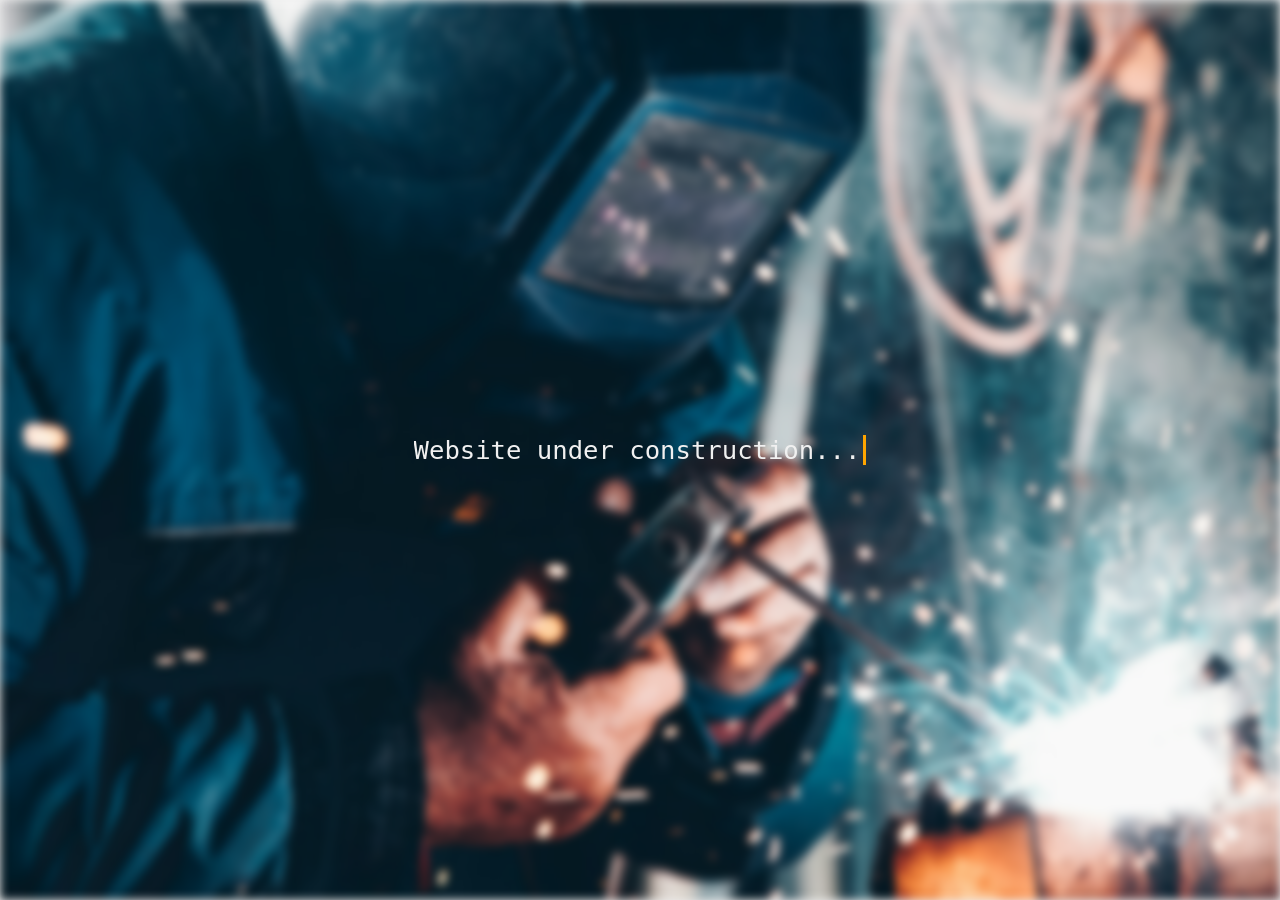
==== index.html @ 0603704e "Initial commit" ====
<!DOCTYPE html>
<html lang="en">
<head>
  <meta charset="UTF-8">
  <meta name="viewport" content="width=device-width, initial-scale=1.0">
  <title>Construction Ongoing</title>
  <style>
    body {
      display: flex;
      justify-content: center;
      align-items: center;
      height: 100vh;
      font-family: monospace;
      background-color: #f0f0f0;
      margin: 0;
    }
	 .background-container {
    position: fixed;
    top: 0;
    left: 0;
    width: 100%;
    height: 100%;
    z-index: -1;
    background-image:url('/img/cons1.jpg');
    background-size: cover;
    background-repeat: no-repeat;
    filter: blur(5px); /* Adjust the blur value as needed */
  }

    .typing-container {
      display: flex;
      flex-direction: column;
      align-items: center;
    }

    .typewriter {
      border-right: 0.15em solid orange;
	  color:#f0f0f0;
      font-size: 1.6rem;
      width: 0;
      overflow: hidden;
      white-space: nowrap;
      animation: typing 1s steps(20, end) forwards;
    }

    @keyframes typing {
      from { width: 0 }
      to { width: 100% }
    }
  </style>
</head>
<body>
<div class="background-container"></div>
  <div class="typing-container" back>
    <div class="typewriter">Website under construction...</div>
   
  </div>

  <script>
    const typewriter = document.querySelector('.typewriter');
    const text = ['Building something great!', 'Just a moment...', 'Stay tuned!'];

    let index = 0;

    setInterval(() => {
      typewriter.textContent = text[index];
      index = (index + 1) % text.length;
    }, 2000);
  </script>
</body>
</html>
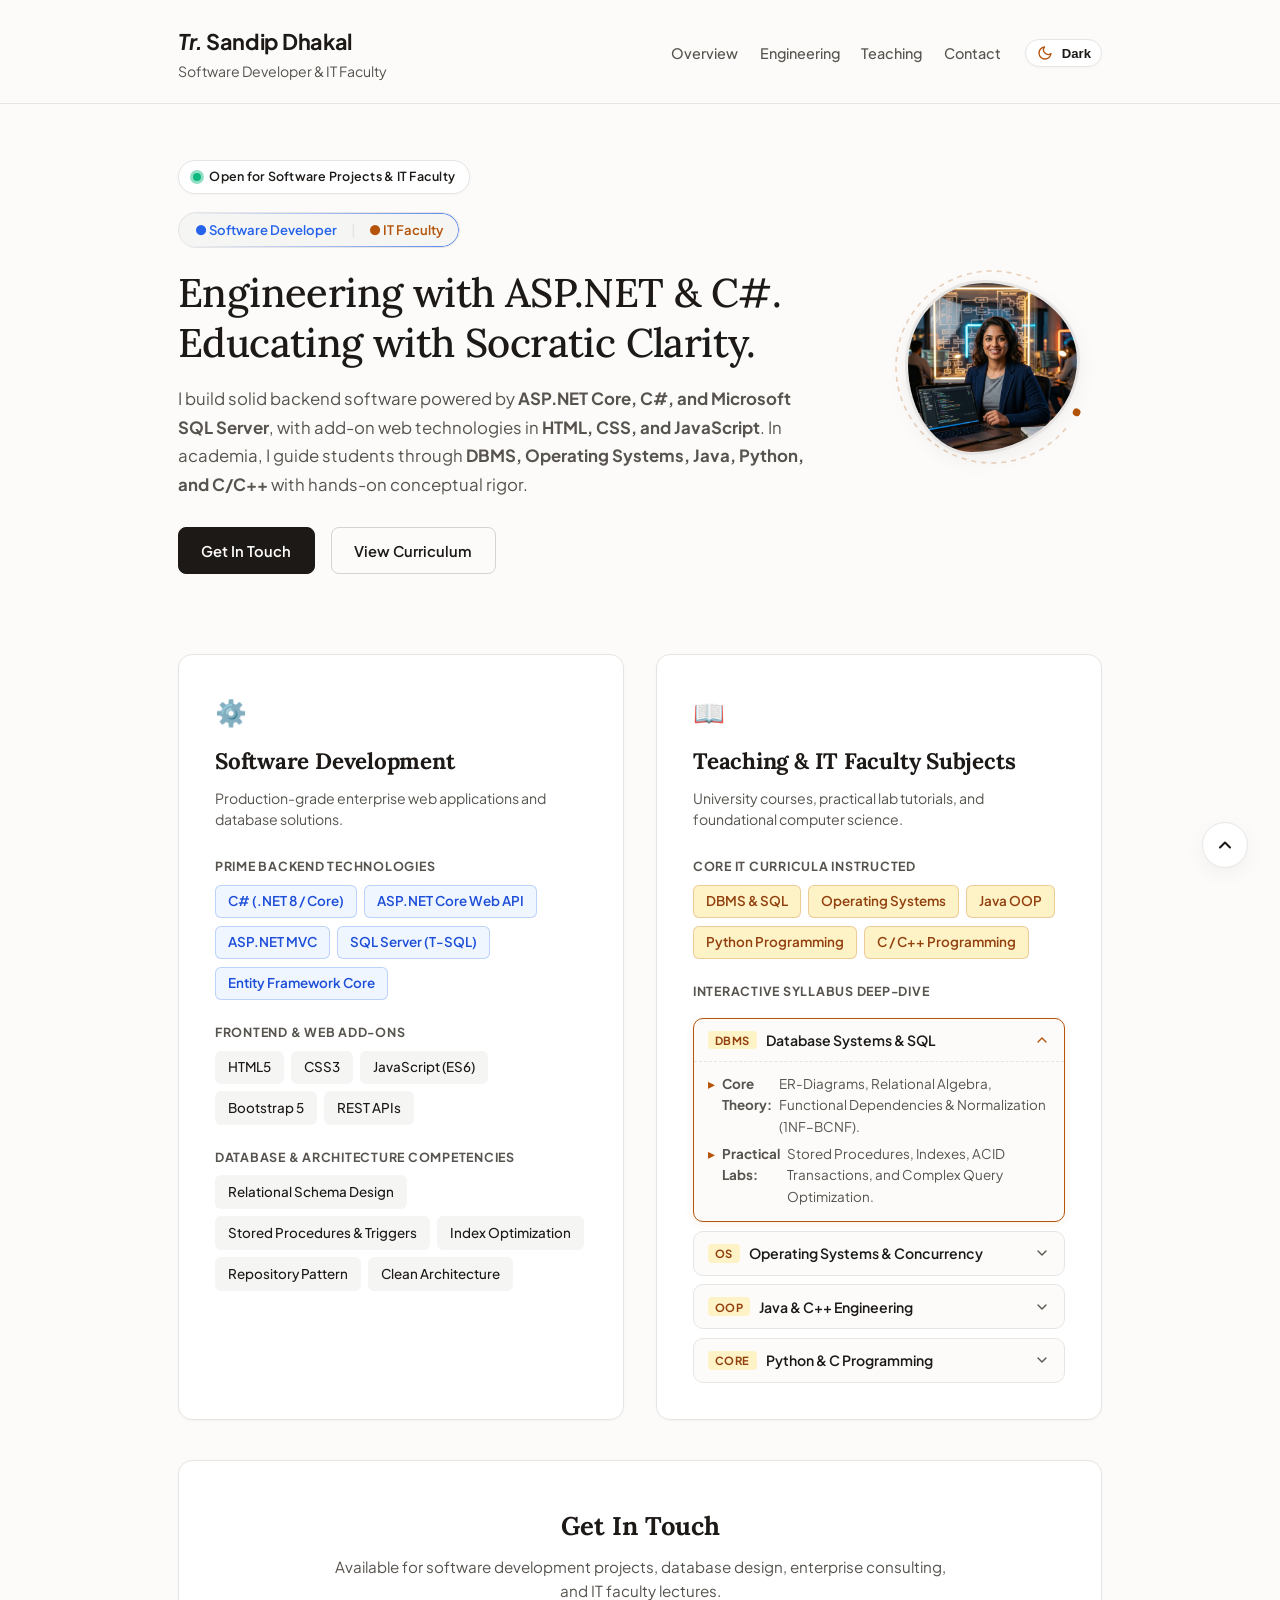
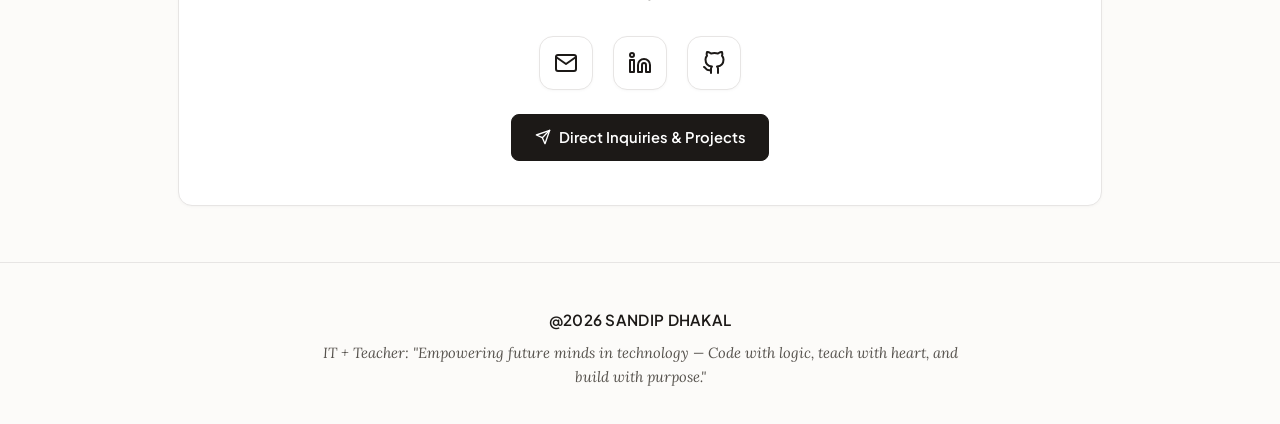
==== commit 29361ca2: "initial code" ====
--- a/index.html
+++ b/index.html
@@ -1,71 +1,349 @@
 <!DOCTYPE html>
 <html lang="en">
+
 <head>
   <meta charset="UTF-8">
   <meta name="viewport" content="width=device-width, initial-scale=1.0">
-  <title>Construction Ongoing</title>
-  <style>
-    body {
-      display: flex;
-      justify-content: center;
-      align-items: center;
-      height: 100vh;
-      font-family: monospace;
-      background-color: #f0f0f0;
-      margin: 0;
-    }
-	 .background-container {
-    position: fixed;
-    top: 0;
-    left: 0;
-    width: 100%;
-    height: 100%;
-    z-index: -1;
-    background-image:url('/img/cons1.jpg');
-    background-size: cover;
-    background-repeat: no-repeat;
-    filter: blur(5px); /* Adjust the blur value as needed */
-  }
-
-    .typing-container {
-      display: flex;
-      flex-direction: column;
-      align-items: center;
-    }
-
-    .typewriter {
-      border-right: 0.15em solid orange;
-	  color:#f0f0f0;
-      font-size: 1.6rem;
-      width: 0;
-      overflow: hidden;
-      white-space: nowrap;
-      animation: typing 1s steps(20, end) forwards;
-    }
-
-    @keyframes typing {
-      from { width: 0 }
-      to { width: 100% }
-    }
-  </style>
+  <title>Sandip Dhakal</title>
+  <meta name="description"
+    content="Portfolio of Sandip Dhakal - Software Developer specializing in ASP.NET Core, C#, Microsoft SQL Server, and IT Faculty teaching DBMS, OS, Java, Python, and C/C++. Based in Sunwal, Lumbini Province, Nepal.">
+
+  <script>
+    (function () {
+      try {
+        const urlParams = new URLSearchParams(window.location.search);
+        const queryTheme = urlParams.get('theme');
+        if (queryTheme === 'light' || queryTheme === 'dark') {
+          document.documentElement.setAttribute('data-theme', queryTheme);
+          return;
+        }
+        const saved = localStorage.getItem('sandip-portfolio-theme');
+        if (saved === 'dark' || saved === 'light') {
+          document.documentElement.setAttribute('data-theme', saved);
+        } else if (window.matchMedia && window.matchMedia('(prefers-color-scheme: dark)').matches) {
+          document.documentElement.setAttribute('data-theme', 'dark');
+        } else {
+          document.documentElement.setAttribute('data-theme', 'light');
+        }
+      } catch (e) {
+        document.documentElement.setAttribute('data-theme', 'light');
+      }
+    })();
+  </script>
+
+  <link rel="preconnect" href="https://fonts.googleapis.com">
+  <link rel="preconnect" href="https://fonts.gstatic.com" crossorigin>
+  <link
+    href="https://fonts.googleapis.com/css2?family=Plus+Jakarta+Sans:wght@400;500;600;700&family=Lora:ital,wght@0,500;0,600;1,400&display=swap"
+    rel="stylesheet">
+
+  <link rel="icon" type="image/svg+xml" href="images/favicon.svg">
+  <link rel="stylesheet" href="css/style.css">
 </head>
+
 <body>
-<div class="background-container"></div>
-  <div class="typing-container" back>
-    <div class="typewriter">Website under construction...</div>
-   
-  </div>
-
-  <script>
-    const typewriter = document.querySelector('.typewriter');
-    const text = ['Building something great!', 'Just a moment...', 'Stay tuned!'];
-
-    let index = 0;
-
-    setInterval(() => {
-      typewriter.textContent = text[index];
-      index = (index + 1) % text.length;
-    }, 2000);
-  </script>
+
+  <div id="scroll-progress" aria-hidden="true"></div>
+
+  <header>
+    <div class="container header-content">
+      <div class="name-title">
+        <h2><b><i>Tr. </i></b>Sandip Dhakal</h2>
+        <p>Software Developer &amp; IT Faculty</p>
+      </div>
+
+      <div class="nav-actions">
+        <nav>
+          <a href="#overview">Overview</a>
+          <a href="#development">Engineering</a>
+          <a href="#teaching">Teaching</a>
+          <a href="#contact">Contact</a>
+        </nav>
+
+        <div class="theme-toggle-wrapper">
+          <button id="theme-toggle" class="theme-toggle-btn" type="button" aria-label="Toggle Night and Light Mode"
+            title="Switch Theme">
+            <span class="toggle-icon" id="toggle-icon">
+              <svg id="svg-moon" width="16" height="16" viewBox="0 0 24 24" fill="none" stroke="currentColor"
+                stroke-width="2" stroke-linecap="round" stroke-linejoin="round">
+                <path d="M21 12.79A9 9 0 1 1 11.21 3 7 7 0 0 0 21 12.79z"></path>
+              </svg>
+              <svg id="svg-sun" style="display: none;" width="16" height="16" viewBox="0 0 24 24" fill="none"
+                stroke="currentColor" stroke-width="2" stroke-linecap="round" stroke-linejoin="round">
+                <circle cx="12" cy="12" r="5"></circle>
+                <line x1="12" y1="1" x2="12" y2="3"></line>
+                <line x1="12" y1="21" x2="12" y2="23"></line>
+                <line x1="4.22" y1="4.22" x2="5.64" y2="5.64"></line>
+                <line x1="18.36" y1="18.36" x2="19.78" y2="19.78"></line>
+                <line x1="1" y1="12" x2="3" y2="12"></line>
+                <line x1="21" y1="12" x2="23" y2="12"></line>
+                <line x1="4.22" y1="19.78" x2="5.64" y2="18.36"></line>
+                <line x1="18.36" y1="5.64" x2="19.78" y2="4.22"></line>
+              </svg>
+            </span>
+            <span id="theme-text">Dark</span>
+          </button>
+        </div>
+      </div>
+    </div>
+  </header>
+
+  <main class="container">
+    <section class="hero reveal-on-scroll" id="overview">
+      <div>
+        <div class="live-status-pill">
+          <span class="pulse-dot"></span>
+          <span>Open for Software Projects &amp; IT Faculty</span>
+        </div>
+
+        <div>
+          <div class="two-track-badge border-beam-badge">
+            <span class="track-tag dev">● Software Developer</span>
+            <span style="color: var(--border);">|</span>
+            <span class="track-tag teach">● IT Faculty</span>
+          </div>
+        </div>
+
+        <h1>
+          Engineering with ASP.NET &amp; C#.<br>
+          Educating with Socratic Clarity.
+        </h1>
+
+        <p class="bio">
+          I build solid backend software powered by <strong>ASP.NET Core, C#, and Microsoft SQL Server</strong>, with
+          add-on web technologies in <strong>HTML, CSS, and JavaScript</strong>. In academia, I guide students through
+          <strong>DBMS, Operating Systems, Java, Python, and C/C++</strong> with hands-on conceptual rigor.
+        </p>
+
+        <div class="hero-btn-group">
+          <a href="#contact" class="btn btn-primary">
+            Get In Touch
+          </a>
+          <a href="#teaching" class="btn btn-secondary">
+            View Curriculum
+          </a>
+        </div>
+      </div>
+
+      <div class="hero-photo-container" id="avatarContainer">
+        <canvas id="curveCanvas" class="avatar-canvas" width="220" height="220"></canvas>
+        <div class="hero-photo-curved" id="avatarPhoto" title="Sandip Dhakal">
+          <img src="images/avatar.jpg" alt="Sandip Dhakal - Software Developer &amp; IT Faculty" class="hero-photo">
+        </div>
+      </div>
+    </section>
+
+    <div class="grid-2">
+      <div class="section-box spotlight-card reveal-on-scroll" id="development">
+        <div class="spotlight-content">
+          <div class="section-icon">⚙️</div>
+          <h3>Software Development</h3>
+          <p class="box-sub">Production-grade enterprise web applications and database solutions.</p>
+
+          <div class="skill-category">
+            <div class="skill-cat-title">Prime Backend Technologies</div>
+            <div class="pill-group">
+              <span class="pill highlight">C# (.NET 8 / Core)</span>
+              <span class="pill highlight">ASP.NET Core Web API</span>
+              <span class="pill highlight">ASP.NET MVC</span>
+              <span class="pill highlight">SQL Server (T-SQL)</span>
+              <span class="pill highlight">Entity Framework Core</span>
+            </div>
+          </div>
+
+          <div class="skill-category">
+            <div class="skill-cat-title">Frontend &amp; Web Add-ons</div>
+            <div class="pill-group">
+              <span class="pill">HTML5</span>
+              <span class="pill">CSS3</span>
+              <span class="pill">JavaScript (ES6)</span>
+              <span class="pill">Bootstrap 5</span>
+              <span class="pill">REST APIs</span>
+            </div>
+          </div>
+
+          <div class="skill-category">
+            <div class="skill-cat-title">Database &amp; Architecture Competencies</div>
+            <div class="pill-group">
+              <span class="pill">Relational Schema Design</span>
+              <span class="pill">Stored Procedures &amp; Triggers</span>
+              <span class="pill">Index Optimization</span>
+              <span class="pill">Repository Pattern</span>
+              <span class="pill">Clean Architecture</span>
+            </div>
+          </div>
+        </div>
+      </div>
+
+      <div class="section-box spotlight-card reveal-on-scroll" id="teaching">
+        <div class="spotlight-content">
+          <div class="section-icon">📖</div>
+          <h3>Teaching &amp; IT Faculty Subjects</h3>
+          <p class="box-sub">University courses, practical lab tutorials, and foundational computer science.</p>
+
+          <div class="skill-category">
+            <div class="skill-cat-title">Core IT Curricula Instructed</div>
+            <div class="pill-group">
+              <span class="pill highlight-warm">DBMS &amp; SQL</span>
+              <span class="pill highlight-warm">Operating Systems</span>
+              <span class="pill highlight-warm">Java OOP</span>
+              <span class="pill highlight-warm">Python Programming</span>
+              <span class="pill highlight-warm">C / C++ Programming</span>
+            </div>
+          </div>
+
+          <div class="skill-category">
+            <div class="skill-cat-title">Interactive Syllabus Deep-Dive</div>
+            <div class="curriculum-accordion" id="curriculumAccordion">
+              <div class="accordion-item active">
+                <button class="accordion-header" type="button" aria-expanded="true">
+                  <div class="accordion-title-group">
+                    <span class="accordion-badge">DBMS</span>
+                    <span>Database Systems &amp; SQL</span>
+                  </div>
+                  <svg class="accordion-icon" viewBox="0 0 24 24" fill="none" stroke="currentColor" stroke-width="2" stroke-linecap="round" stroke-linejoin="round">
+                    <polyline points="6 9 12 15 18 9"></polyline>
+                  </svg>
+                </button>
+                <div class="accordion-body">
+                  <ul class="accordion-meta-list">
+                    <li><strong>Core Theory:</strong> ER-Diagrams, Relational Algebra, Functional Dependencies &amp; Normalization (1NF–BCNF).</li>
+                    <li><strong>Practical Labs:</strong> Stored Procedures, Indexes, ACID Transactions, and Complex Query Optimization.</li>
+                  </ul>
+                </div>
+              </div>
+
+              <div class="accordion-item">
+                <button class="accordion-header" type="button" aria-expanded="false">
+                  <div class="accordion-title-group">
+                    <span class="accordion-badge">OS</span>
+                    <span>Operating Systems &amp; Concurrency</span>
+                  </div>
+                  <svg class="accordion-icon" viewBox="0 0 24 24" fill="none" stroke="currentColor" stroke-width="2" stroke-linecap="round" stroke-linejoin="round">
+                    <polyline points="6 9 12 15 18 9"></polyline>
+                  </svg>
+                </button>
+                <div class="accordion-body">
+                  <ul class="accordion-meta-list">
+                    <li><strong>Core Theory:</strong> Process States, CPU Scheduling (Round Robin, SJF), Banker's Deadlock Avoidance.</li>
+                    <li><strong>Practical Labs:</strong> Virtual Memory Paging, Mutex &amp; Semaphore Synchronization, Linux POSIX Shell.</li>
+                  </ul>
+                </div>
+              </div>
+
+              <div class="accordion-item">
+                <button class="accordion-header" type="button" aria-expanded="false">
+                  <div class="accordion-title-group">
+                    <span class="accordion-badge">OOP</span>
+                    <span>Java &amp; C++ Engineering</span>
+                  </div>
+                  <svg class="accordion-icon" viewBox="0 0 24 24" fill="none" stroke="currentColor" stroke-width="2" stroke-linecap="round" stroke-linejoin="round">
+                    <polyline points="6 9 12 15 18 9"></polyline>
+                  </svg>
+                </button>
+                <div class="accordion-body">
+                  <ul class="accordion-meta-list">
+                    <li><strong>Core Theory:</strong> Encapsulation, Inheritance, Polymorphism, Interfaces, and Exception Safety.</li>
+                    <li><strong>Practical Labs:</strong> Multi-threading, Collections Framework, C++ STL, and Clean Architecture Design Patterns.</li>
+                  </ul>
+                </div>
+              </div>
+
+              <div class="accordion-item">
+                <button class="accordion-header" type="button" aria-expanded="false">
+                  <div class="accordion-title-group">
+                    <span class="accordion-badge">Core</span>
+                    <span>Python &amp; C Programming</span>
+                  </div>
+                  <svg class="accordion-icon" viewBox="0 0 24 24" fill="none" stroke="currentColor" stroke-width="2" stroke-linecap="round" stroke-linejoin="round">
+                    <polyline points="6 9 12 15 18 9"></polyline>
+                  </svg>
+                </button>
+                <div class="accordion-body">
+                  <ul class="accordion-meta-list">
+                    <li><strong>Core Theory:</strong> Pointer Arithmetic, Memory Allocation (malloc/free), Data Structures &amp; Complexity.</li>
+                    <li><strong>Practical Labs:</strong> Linked Lists, Trees, Algorithmic Problem Solving, and Scripting Automation.</li>
+                  </ul>
+                </div>
+              </div>
+            </div>
+          </div>
+        </div>
+      </div>
+    </div>
+
+    <section class="contact-card spotlight-card reveal-on-scroll" id="contact">
+      <div class="spotlight-content">
+        <div class="contact-header">
+          <h3>Get In Touch</h3>
+          <p>Available for software development projects, database design, enterprise consulting, and IT faculty lectures.
+          </p>
+        </div>
+
+        <div class="contact-social-row">
+          <a href="mailto:iamdhakalsandip@gmail.com" class="social-icon-btn" aria-label="Email" title="Send Email (iamdhakalsandip@gmail.com)">
+            <svg width="24" height="24" viewBox="0 0 24 24" fill="none" stroke="currentColor" stroke-width="2"
+              stroke-linecap="round" stroke-linejoin="round">
+              <path d="M4 4h16c1.1 0 2 .9 2 2v12c0 1.1-.9 2-2 2H4c-1.1 0-2-.9-2-2V6c0-1.1.9-2 2-2z"></path>
+              <polyline points="22,6 12,13 2,6"></polyline>
+            </svg>
+          </a>
+
+          <a href="https://www.linkedin.com/in/dhakalsandip" target="_blank" rel="noopener noreferrer"
+            class="social-icon-btn" aria-label="LinkedIn" title="LinkedIn Profile (dhakalsandip)">
+            <svg width="24" height="24" viewBox="0 0 24 24" fill="none" stroke="currentColor" stroke-width="2"
+              stroke-linecap="round" stroke-linejoin="round">
+              <path d="M16 8a6 6 0 0 1 6 6v7h-4v-7a2 2 0 0 0-2-2 2 2 0 0 0-2 2v7h-4v-7a6 6 0 0 1 6-6z"></path>
+              <rect x="2" y="9" width="4" height="12"></rect>
+              <circle cx="4" cy="4" r="2"></circle>
+            </svg>
+          </a>
+
+          <a href="https://github.com/dhakalsandip" target="_blank" rel="noopener noreferrer" class="social-icon-btn"
+            aria-label="GitHub" title="GitHub Profile (dhakalsandip)">
+            <svg width="24" height="24" viewBox="0 0 24 24" fill="none" stroke="currentColor" stroke-width="2"
+              stroke-linecap="round" stroke-linejoin="round">
+              <path
+                d="M9 19c-5 1.5-5-2.5-7-3m14 6v-3.87a3.37 3.37 0 0 0-.94-2.61c3.14-.35 6.44-1.54 6.44-7A5.44 5.44 0 0 0 20 4.77 5.07 5.07 0 0 0 19.91 1S18.73.65 16 2.48a13.38 13.38 0 0 0-7 0C6.27.65 5.09 1 5.09 1A5.07 5.07 0 0 0 5 4.77a5.44 5.44 0 0 0-1.5 3.78c0 5.42 3.3 6.61 6.44 7A3.37 3.37 0 0 0 9 18.13V22">
+              </path>
+            </svg>
+          </a>
+        </div>
+
+        <div style="margin-top: 1.5rem;">
+          <a href="mailto:iamdhakalsandip@gmail.com" class="btn btn-primary">
+            <svg width="16" height="16" viewBox="0 0 24 24" fill="none" stroke="currentColor" stroke-width="2"
+              stroke-linecap="round" stroke-linejoin="round">
+              <line x1="22" y1="2" x2="11" y2="13"></line>
+              <polygon points="22 2 15 22 11 13 2 9 22 2"></polygon>
+            </svg>
+            Direct Inquiries &amp; Projects
+          </a>
+        </div>
+      </div>
+    </section>
+  </main>
+
+  <footer class="footer">
+    <div class="container">
+      <div class="footer-copyright">
+        @<span id="nepal-year">2026</span> SANDIP DHAKAL
+      </div>
+      <div class="footer-caption">
+        IT + Teacher: "Empowering future minds in technology — Code with logic, teach with heart, and build with
+        purpose."
+      </div>
+    </div>
+  </footer>
+
+  <button id="back-to-top" class="back-to-top" type="button" aria-label="Scroll to top" title="Scroll to top">
+    <svg width="20" height="20" viewBox="0 0 24 24" fill="none" stroke="currentColor" stroke-width="2.5"
+      stroke-linecap="round" stroke-linejoin="round">
+      <polyline points="18 15 12 9 6 15"></polyline>
+    </svg>
+  </button>
+
+  <script src="js/main.js"></script>
 </body>
+
 </html>
--- a/css/style.css
+++ b/css/style.css
@@ -0,0 +1,839 @@
+/* Theme Variables */
+:root {
+  --bg: #fcfbf9;
+  --card-bg: #ffffff;
+  --card-border: #e7e5e4;
+  --text-dark: #1c1917;
+  --text-muted: #57534e;
+  --border: #e7e5e4;
+  --accent: #2563eb;
+  --accent-warm: #b45309;
+  --accent-warm-soft: #fef3c7;
+  --pill-bg: #f5f5f4;
+  --pill-text: #1c1917;
+  --pill-dev-bg: #eff6ff;
+  --pill-dev-text: #1d4ed8;
+  --pill-teach-bg: #fef3c7;
+  --pill-teach-text: #92400e;
+  --table-stripe: #fafaf9;
+  --badge-bg: #f5f5f4;
+  --btn-primary-bg: #1c1917;
+  --btn-primary-text: #ffffff;
+  --btn-secondary-bg: transparent;
+  --btn-secondary-border: #d6d3d1;
+  --btn-secondary-text: #1c1917;
+  --radius: 14px;
+  --shadow-sm: 0 1px 3px rgba(0,0,0,0.03);
+  --shadow-md: 0 6px 24px -4px rgba(28, 25, 23, 0.07);
+  --header-bg: rgba(252, 251, 249, 0.88);
+  --contact-item-bg: #ffffff;
+}
+
+[data-theme="dark"] {
+  --bg: #090d14;
+  --card-bg: #111722;
+  --card-border: #1e293b;
+  --text-dark: #f8fafc;
+  --text-muted: #94a3b8;
+  --border: #1e293b;
+  --accent: #38bdf8;
+  --accent-warm: #f59e0b;
+  --accent-warm-soft: rgba(245, 158, 11, 0.15);
+  --pill-bg: #1e293b;
+  --pill-text: #e2e8f0;
+  --pill-dev-bg: rgba(56, 189, 248, 0.14);
+  --pill-dev-text: #38bdf8;
+  --pill-teach-bg: rgba(245, 158, 11, 0.16);
+  --pill-teach-text: #fbbf24;
+  --table-stripe: #151d2c;
+  --badge-bg: #151d2c;
+  --btn-primary-bg: #f8fafc;
+  --btn-primary-text: #090d14;
+  --btn-secondary-bg: transparent;
+  --btn-secondary-border: #334155;
+  --btn-secondary-text: #f8fafc;
+  --shadow-sm: 0 1px 3px rgba(0,0,0,0.35);
+  --shadow-md: 0 8px 30px -4px rgba(0, 0, 0, 0.55);
+  --header-bg: rgba(9, 13, 20, 0.88);
+  --contact-item-bg: #151d2c;
+}
+
+* {
+  box-sizing: border-box;
+  margin: 0;
+  padding: 0;
+}
+
+html {
+  scroll-behavior: smooth;
+}
+
+html, body {
+  background-color: var(--bg);
+  color: var(--text-dark);
+}
+
+body {
+  font-family: 'Plus Jakarta Sans', -apple-system, BlinkMacSystemFont, 'Segoe UI', Roboto, sans-serif;
+  line-height: 1.65;
+  min-height: 100vh;
+  display: flex;
+  flex-direction: column;
+  transition: background-color 0.25s ease, color 0.25s ease;
+}
+
+.container {
+  max-width: 980px;
+  margin: 0 auto;
+  padding: 0 1.75rem;
+  width: 100%;
+}
+
+/* Reading Scroll Progress Bar */
+#scroll-progress {
+  position: fixed;
+  top: 0;
+  left: 0;
+  height: 3px;
+  width: 0%;
+  background: linear-gradient(90deg, var(--accent), var(--accent-warm));
+  z-index: 9999;
+  pointer-events: none;
+  transition: width 0.08s linear;
+  box-shadow: 0 0 10px rgba(37, 99, 235, 0.4);
+}
+
+/* Header & Navigation */
+header {
+  padding: 1.5rem 0 1.25rem 0;
+  border-bottom: 1px solid var(--border);
+  position: sticky;
+  top: 0;
+  background: var(--header-bg);
+  z-index: 100;
+  backdrop-filter: blur(12px);
+  -webkit-backdrop-filter: blur(12px);
+  transition: border-color 0.25s ease, background-color 0.25s ease;
+}
+
+.header-content {
+  display: flex;
+  justify-content: space-between;
+  align-items: center;
+  gap: 1rem;
+}
+
+.name-title h2 {
+  font-size: 1.35rem;
+  font-weight: 700;
+  color: var(--text-dark);
+  letter-spacing: -0.02em;
+}
+
+.name-title p {
+  font-size: 0.88rem;
+  color: var(--text-muted);
+}
+
+.nav-actions {
+  display: flex;
+  align-items: center;
+  gap: 1.5rem;
+}
+
+nav {
+  display: flex;
+  align-items: center;
+  gap: 1.35rem;
+}
+
+nav a {
+  color: var(--text-muted);
+  text-decoration: none;
+  font-size: 0.9rem;
+  font-weight: 500;
+  transition: color 0.2s ease;
+}
+
+nav a:hover {
+  color: var(--text-dark);
+}
+
+/* Theme Toggle */
+.theme-toggle-wrapper {
+  display: flex;
+  align-items: center;
+}
+
+.theme-toggle-btn {
+  background: var(--card-bg);
+  border: 1px solid var(--border);
+  border-radius: 9999px;
+  padding: 4px 10px;
+  display: inline-flex;
+  align-items: center;
+  gap: 8px;
+  cursor: pointer;
+  color: var(--text-dark);
+  font-size: 0.82rem;
+  font-weight: 600;
+  box-shadow: var(--shadow-sm);
+  transition: all 0.25s ease;
+}
+
+.theme-toggle-btn:hover {
+  border-color: var(--accent);
+  transform: translateY(-1px);
+}
+
+.toggle-icon {
+  width: 18px;
+  height: 18px;
+  display: flex;
+  align-items: center;
+  justify-content: center;
+  color: var(--accent-warm);
+}
+
+/* Hero Section */
+main {
+  flex: 1;
+}
+
+.hero {
+  padding: 3.5rem 0 2.5rem 0;
+  display: grid;
+  grid-template-columns: 1fr auto;
+  gap: 2.5rem;
+  align-items: center;
+}
+
+/* Live Status Radar Beacon */
+.live-status-pill {
+  display: inline-flex;
+  align-items: center;
+  gap: 0.55rem;
+  padding: 0.35rem 0.85rem;
+  background: var(--card-bg);
+  border: 1px solid var(--border);
+  border-radius: 9999px;
+  font-size: 0.78rem;
+  font-weight: 600;
+  color: var(--text-dark);
+  margin-bottom: 1.15rem;
+  box-shadow: var(--shadow-sm);
+  letter-spacing: 0.02em;
+}
+
+.pulse-dot {
+  position: relative;
+  width: 8px;
+  height: 8px;
+  border-radius: 50%;
+  background: #10b981;
+  display: inline-block;
+  flex-shrink: 0;
+}
+
+.pulse-dot::after {
+  content: '';
+  position: absolute;
+  top: -3px;
+  left: -3px;
+  width: 14px;
+  height: 14px;
+  border-radius: 50%;
+  background: rgba(16, 185, 129, 0.45);
+  animation: radar-pulse 1.8s infinite ease-out;
+}
+
+@keyframes radar-pulse {
+  0% { transform: scale(0.6); opacity: 1; }
+  100% { transform: scale(2.4); opacity: 0; }
+}
+
+.two-track-badge {
+  display: inline-flex;
+  align-items: center;
+  gap: 0.85rem;
+  padding: 0.4rem 1rem;
+  background: var(--badge-bg);
+  border: 1px solid var(--border);
+  border-radius: 9999px;
+  font-size: 0.82rem;
+  font-weight: 600;
+  margin-bottom: 1.25rem;
+  position: relative;
+}
+
+/* Border Beam Effect */
+.border-beam-badge {
+  position: relative;
+  overflow: hidden;
+}
+
+.border-beam-badge::after {
+  content: '';
+  position: absolute;
+  inset: 0;
+  border-radius: 9999px;
+  padding: 1px;
+  background: linear-gradient(90deg, transparent 0%, var(--accent) 50%, transparent 100%);
+  -webkit-mask: linear-gradient(#fff 0 0) content-box, linear-gradient(#fff 0 0);
+  -webkit-mask-composite: xor;
+  mask-composite: exclude;
+  pointer-events: none;
+  background-size: 200% 100%;
+  animation: border-beam-travel 4s linear infinite;
+  opacity: 0.75;
+}
+
+@keyframes border-beam-travel {
+  0% { background-position: 200% 0; }
+  100% { background-position: -200% 0; }
+}
+
+.track-tag {
+  display: inline-flex;
+  align-items: center;
+  gap: 0.4rem;
+}
+
+.track-tag.dev { color: var(--accent); }
+.track-tag.teach { color: var(--accent-warm); }
+
+.hero h1 {
+  font-family: 'Lora', Georgia, serif;
+  font-size: 2.5rem;
+  font-weight: 500;
+  line-height: 1.24;
+  color: var(--text-dark);
+  margin-bottom: 1.1rem;
+  letter-spacing: -0.015em;
+}
+
+.hero p.bio {
+  font-size: 1.05rem;
+  color: var(--text-muted);
+  max-width: 650px;
+  margin-bottom: 1.75rem;
+  line-height: 1.7;
+}
+
+.hero-btn-group {
+  display: flex;
+  gap: 1rem;
+  flex-wrap: wrap;
+}
+
+.btn {
+  display: inline-flex;
+  align-items: center;
+  justify-content: center;
+  gap: 0.5rem;
+  padding: 0.65rem 1.4rem;
+  border-radius: 8px;
+  text-decoration: none;
+  font-size: 0.92rem;
+  font-weight: 600;
+  transition: all 0.2s ease;
+  cursor: pointer;
+}
+
+.btn-primary {
+  background: var(--btn-primary-bg);
+  color: var(--btn-primary-text);
+  border: 1px solid var(--btn-primary-bg);
+}
+
+.btn-primary:hover {
+  transform: translateY(-2px);
+  box-shadow: 0 4px 14px rgba(0,0,0,0.18);
+}
+
+.btn-secondary {
+  background: var(--btn-secondary-bg);
+  color: var(--btn-secondary-text);
+  border: 1px solid var(--btn-secondary-border);
+}
+
+.btn-secondary:hover {
+  background: var(--pill-bg);
+  border-color: var(--text-muted);
+  transform: translateY(-2px);
+}
+
+/* Curved Avatar & 3D Tilt Perspective */
+.hero-photo-container {
+  position: relative;
+  width: 220px;
+  height: 220px;
+  display: flex;
+  align-items: center;
+  justify-content: center;
+  flex-shrink: 0;
+  perspective: 800px;
+}
+
+.avatar-canvas {
+  position: absolute;
+  top: 0;
+  left: 0;
+  width: 220px;
+  height: 220px;
+  pointer-events: none;
+  z-index: 1;
+}
+
+.hero-photo-curved {
+  position: relative;
+  z-index: 2;
+  width: 175px;
+  height: 175px;
+  border-radius: 45% 55% 62% 38% / 48% 46% 54% 52%;
+  overflow: hidden;
+  border: 3px solid var(--border);
+  box-shadow: var(--shadow-md);
+  transition: border-radius 0.5s cubic-bezier(0.34, 1.56, 0.64, 1), transform 0.15s ease-out, border-color 0.3s ease;
+  transform-style: preserve-3d;
+  will-change: transform;
+}
+
+.hero-photo-curved:hover {
+  border-radius: 56% 44% 42% 58% / 54% 56% 44% 46%;
+  border-color: var(--accent-warm);
+}
+
+.hero-photo {
+  width: 100%;
+  height: 100%;
+  object-fit: cover;
+  display: block;
+}
+
+/* Two Column Layout */
+.grid-2 {
+  display: grid;
+  grid-template-columns: 1fr 1fr;
+  gap: 2rem;
+  margin: 2.5rem 0;
+}
+
+.section-box {
+  background: var(--card-bg);
+  border: 1px solid var(--card-border);
+  border-radius: var(--radius);
+  padding: 2.25rem;
+  box-shadow: var(--shadow-sm);
+  transition: all 0.3s ease;
+  position: relative;
+}
+
+.section-box:hover {
+  box-shadow: var(--shadow-md);
+  border-color: var(--border);
+}
+
+/* Spotlight Cards */
+.spotlight-card {
+  position: relative;
+  overflow: hidden;
+}
+
+.spotlight-card::before {
+  content: '';
+  position: absolute;
+  top: 0;
+  left: 0;
+  right: 0;
+  bottom: 0;
+  border-radius: inherit;
+  pointer-events: none;
+  opacity: 0;
+  transition: opacity 0.3s ease;
+  background: radial-gradient(450px circle at var(--mouse-x, 50%) var(--mouse-y, 50%), rgba(56, 189, 248, 0.08), transparent 45%);
+  z-index: 1;
+}
+
+[data-theme="light"] .spotlight-card::before {
+  background: radial-gradient(450px circle at var(--mouse-x, 50%) var(--mouse-y, 50%), rgba(37, 99, 235, 0.06), transparent 45%);
+}
+
+.spotlight-card:hover::before {
+  opacity: 1;
+}
+
+.spotlight-content {
+  position: relative;
+  z-index: 2;
+}
+
+.section-icon {
+  font-size: 1.6rem;
+  margin-bottom: 0.6rem;
+}
+
+.section-box h3 {
+  font-family: 'Lora', Georgia, serif;
+  font-size: 1.4rem;
+  margin-bottom: 0.5rem;
+  color: var(--text-dark);
+  letter-spacing: -0.01em;
+}
+
+.box-sub {
+  font-size: 0.88rem;
+  color: var(--text-muted);
+  margin-bottom: 1.6rem;
+  line-height: 1.5;
+}
+
+.skill-category {
+  margin-bottom: 1.35rem;
+}
+
+.skill-category:last-child {
+  margin-bottom: 0;
+}
+
+.skill-cat-title {
+  font-size: 0.78rem;
+  font-weight: 700;
+  text-transform: uppercase;
+  letter-spacing: 0.06em;
+  color: var(--text-muted);
+  margin-bottom: 0.5rem;
+}
+
+.pill-group {
+  display: flex;
+  flex-wrap: wrap;
+  gap: 0.45rem;
+}
+
+.pill {
+  background: var(--pill-bg);
+  color: var(--pill-text);
+  padding: 0.3rem 0.75rem;
+  border-radius: 6px;
+  font-size: 0.84rem;
+  font-weight: 500;
+  border: 1px solid transparent;
+  transition: all 0.2s ease;
+}
+
+.pill.highlight {
+  background: var(--pill-dev-bg);
+  color: var(--pill-dev-text);
+  font-weight: 600;
+  border-color: rgba(37, 99, 235, 0.25);
+}
+
+.pill.highlight-warm {
+  background: var(--pill-teach-bg);
+  color: var(--pill-teach-text);
+  font-weight: 600;
+  border-color: rgba(180, 83, 9, 0.25);
+}
+
+/* Syllabus Accordion */
+.curriculum-accordion {
+  display: flex;
+  flex-direction: column;
+  gap: 0.55rem;
+  margin-top: 1rem;
+}
+
+.accordion-item {
+  background: var(--bg);
+  border: 1px solid var(--border);
+  border-radius: 10px;
+  overflow: hidden;
+  transition: border-color 0.2s ease, box-shadow 0.2s ease;
+}
+
+.accordion-item.active {
+  border-color: var(--accent-warm);
+  box-shadow: 0 2px 8px rgba(180, 83, 9, 0.08);
+}
+
+.accordion-header {
+  width: 100%;
+  padding: 0.75rem 0.85rem;
+  display: flex;
+  justify-content: space-between;
+  align-items: center;
+  background: transparent;
+  border: none;
+  cursor: pointer;
+  color: var(--text-dark);
+  font-family: inherit;
+  font-size: 0.88rem;
+  font-weight: 600;
+  text-align: left;
+  transition: background-color 0.2s ease;
+}
+
+.accordion-header:hover {
+  background: var(--table-stripe);
+}
+
+.accordion-title-group {
+  display: flex;
+  align-items: center;
+  gap: 0.55rem;
+}
+
+.accordion-badge {
+  font-size: 0.7rem;
+  font-weight: 700;
+  padding: 0.15rem 0.45rem;
+  border-radius: 4px;
+  background: var(--pill-teach-bg);
+  color: var(--pill-teach-text);
+  text-transform: uppercase;
+  letter-spacing: 0.04em;
+}
+
+.accordion-icon {
+  width: 16px;
+  height: 16px;
+  transition: transform 0.25s cubic-bezier(0.4, 0, 0.2, 1);
+  color: var(--text-muted);
+  flex-shrink: 0;
+}
+
+.accordion-item.active .accordion-icon {
+  transform: rotate(180deg);
+  color: var(--accent-warm);
+}
+
+.accordion-body {
+  max-height: 0;
+  overflow: hidden;
+  transition: max-height 0.3s cubic-bezier(0.4, 0, 0.2, 1), padding 0.3s ease;
+  padding: 0 0.85rem;
+  font-size: 0.84rem;
+  color: var(--text-muted);
+  line-height: 1.6;
+}
+
+.accordion-item.active .accordion-body {
+  max-height: 400px;
+  padding: 0.25rem 0.85rem 0.85rem 0.85rem;
+  border-top: 1px dashed var(--border);
+}
+
+.accordion-meta-list {
+  list-style: none;
+  display: flex;
+  flex-direction: column;
+  gap: 0.35rem;
+  margin-top: 0.4rem;
+}
+
+.accordion-meta-list li {
+  display: flex;
+  align-items: flex-start;
+  gap: 0.45rem;
+}
+
+.accordion-meta-list li::before {
+  content: '▸';
+  color: var(--accent-warm);
+  font-size: 0.85rem;
+}
+
+/* Contact Section */
+.contact-card {
+  background: var(--card-bg);
+  border: 1px solid var(--card-border);
+  border-radius: var(--radius);
+  padding: 2.75rem 2.25rem;
+  margin-top: 1.5rem;
+  box-shadow: var(--shadow-sm);
+  transition: all 0.3s ease;
+  text-align: center;
+}
+
+.contact-header h3 {
+  font-family: 'Lora', Georgia, serif;
+  font-size: 1.6rem;
+  color: var(--text-dark);
+  margin-bottom: 0.5rem;
+}
+
+.contact-header p {
+  color: var(--text-muted);
+  font-size: 0.95rem;
+  max-width: 620px;
+  margin: 0 auto 2rem auto;
+  line-height: 1.6;
+}
+
+.contact-social-row {
+  display: flex;
+  justify-content: center;
+  align-items: center;
+  gap: 1.25rem;
+  margin: 1.5rem 0 1rem 0;
+}
+
+.social-icon-btn {
+  width: 54px;
+  height: 54px;
+  border-radius: 14px;
+  display: inline-flex;
+  align-items: center;
+  justify-content: center;
+  background: var(--contact-item-bg);
+  border: 1px solid var(--border);
+  color: var(--text-dark);
+  text-decoration: none;
+  box-shadow: var(--shadow-sm);
+  transition: all 0.25s cubic-bezier(0.4, 0, 0.2, 1);
+  position: relative;
+}
+
+.social-icon-btn:hover {
+  transform: translateY(-4px);
+  background: var(--accent);
+  color: #ffffff;
+  border-color: var(--accent);
+  box-shadow: 0 8px 24px rgba(37, 99, 235, 0.35);
+}
+
+.social-icon-btn svg {
+  transition: transform 0.2s ease;
+}
+
+.social-icon-btn:hover svg {
+  transform: scale(1.1);
+}
+
+/* Footer */
+.footer {
+  padding: 2.75rem 0 2.25rem 0;
+  border-top: 1px solid var(--border);
+  margin-top: 3.5rem;
+  text-align: center;
+  transition: border-color 0.25s ease;
+}
+
+.footer-copyright {
+  font-size: 0.95rem;
+  font-weight: 600;
+  color: var(--text-dark);
+  margin-bottom: 0.6rem;
+  letter-spacing: 0.02em;
+}
+
+.footer-caption {
+  font-family: 'Lora', Georgia, serif;
+  font-size: 0.92rem;
+  font-style: italic;
+  color: var(--text-muted);
+  max-width: 650px;
+  margin: 0 auto;
+  line-height: 1.6;
+}
+
+/* Floating Back to Top Button */
+.back-to-top {
+  position: fixed;
+  bottom: 2rem;
+  right: 2rem;
+  width: 46px;
+  height: 46px;
+  border-radius: 50%;
+  background: var(--card-bg);
+  color: var(--text-dark);
+  border: 1px solid var(--border);
+  box-shadow: var(--shadow-md);
+  display: flex;
+  align-items: center;
+  justify-content: center;
+  cursor: pointer;
+  z-index: 99;
+  opacity: 0;
+  visibility: hidden;
+  transform: translateY(14px);
+  transition: opacity 0.3s ease, visibility 0.3s ease, transform 0.3s cubic-bezier(0.34, 1.56, 0.64, 1), background-color 0.2s ease, color 0.2s ease, border-color 0.2s ease;
+}
+
+.back-to-top.visible {
+  opacity: 1;
+  visibility: visible;
+  transform: translateY(0);
+}
+
+.back-to-top:hover {
+  background: var(--accent);
+  color: #ffffff;
+  border-color: var(--accent);
+  transform: translateY(-3px);
+  box-shadow: 0 8px 24px rgba(37, 99, 235, 0.35);
+}
+
+.back-to-top svg {
+  transition: transform 0.2s ease;
+}
+
+.back-to-top:hover svg {
+  transform: translateY(-2px);
+}
+
+/* Scroll Reveal */
+.reveal-on-scroll {
+  opacity: 0;
+  transform: translateY(22px);
+  transition: opacity 0.65s cubic-bezier(0.16, 1, 0.3, 1), transform 0.65s cubic-bezier(0.16, 1, 0.3, 1);
+}
+
+.reveal-on-scroll.is-revealed {
+  opacity: 1;
+  transform: translateY(0);
+}
+
+/* Responsive */
+@media (max-width: 768px) {
+  .hero {
+    grid-template-columns: 1fr;
+    text-align: center;
+  }
+  .hero-photo-container {
+    margin: 0 auto;
+  }
+  .live-status-pill {
+    margin: 0 auto 1rem auto;
+  }
+  .two-track-badge {
+    margin: 0 auto 1.25rem auto;
+  }
+  .hero p.bio {
+    margin: 0 auto 1.5rem auto;
+  }
+  .hero-btn-group {
+    justify-content: center;
+  }
+  .grid-2 {
+    grid-template-columns: 1fr;
+  }
+  .header-content {
+    flex-direction: column;
+    align-items: flex-start;
+  }
+  .nav-actions {
+    width: 100%;
+    justify-content: space-between;
+  }
+  nav {
+    gap: 0.85rem;
+  }
+  .back-to-top {
+    bottom: 1.25rem;
+    right: 1.25rem;
+    width: 42px;
+    height: 42px;
+  }
+}
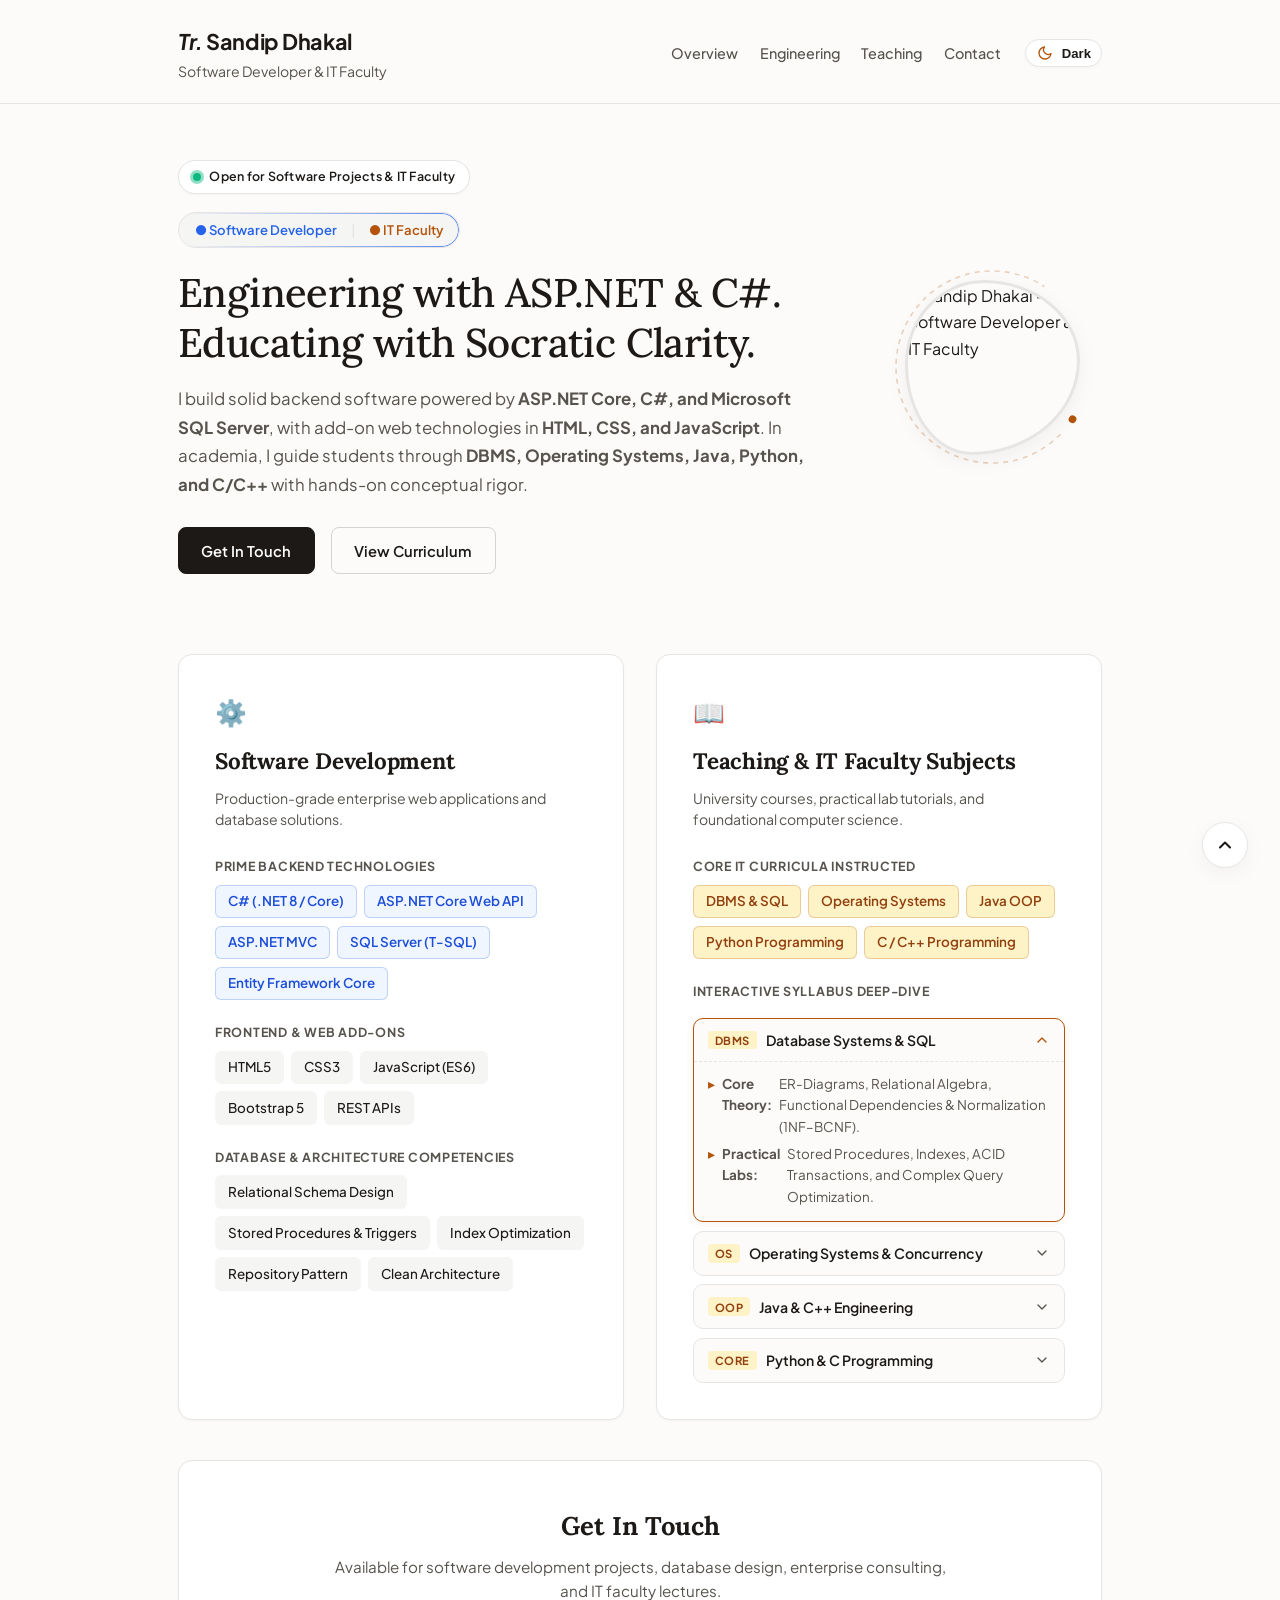
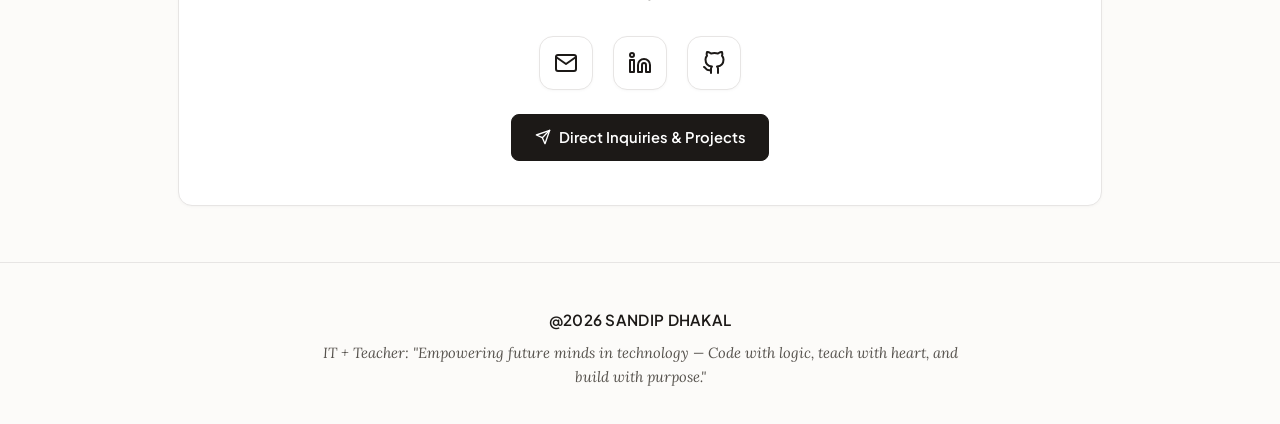
==== commit 70e120aa: "Update index.html" ====
--- a/index.html
+++ b/index.html
@@ -128,7 +128,7 @@
       <div class="hero-photo-container" id="avatarContainer">
         <canvas id="curveCanvas" class="avatar-canvas" width="220" height="220"></canvas>
         <div class="hero-photo-curved" id="avatarPhoto" title="Sandip Dhakal">
-          <img src="images/avatar.jpg" alt="Sandip Dhakal - Software Developer &amp; IT Faculty" class="hero-photo">
+          <img src="images/avatar.png" alt="Sandip Dhakal - Software Developer &amp; IT Faculty" class="hero-photo">
         </div>
       </div>
     </section>
@@ -346,4 +346,4 @@
   <script src="js/main.js"></script>
 </body>
 
-</html>+</html>
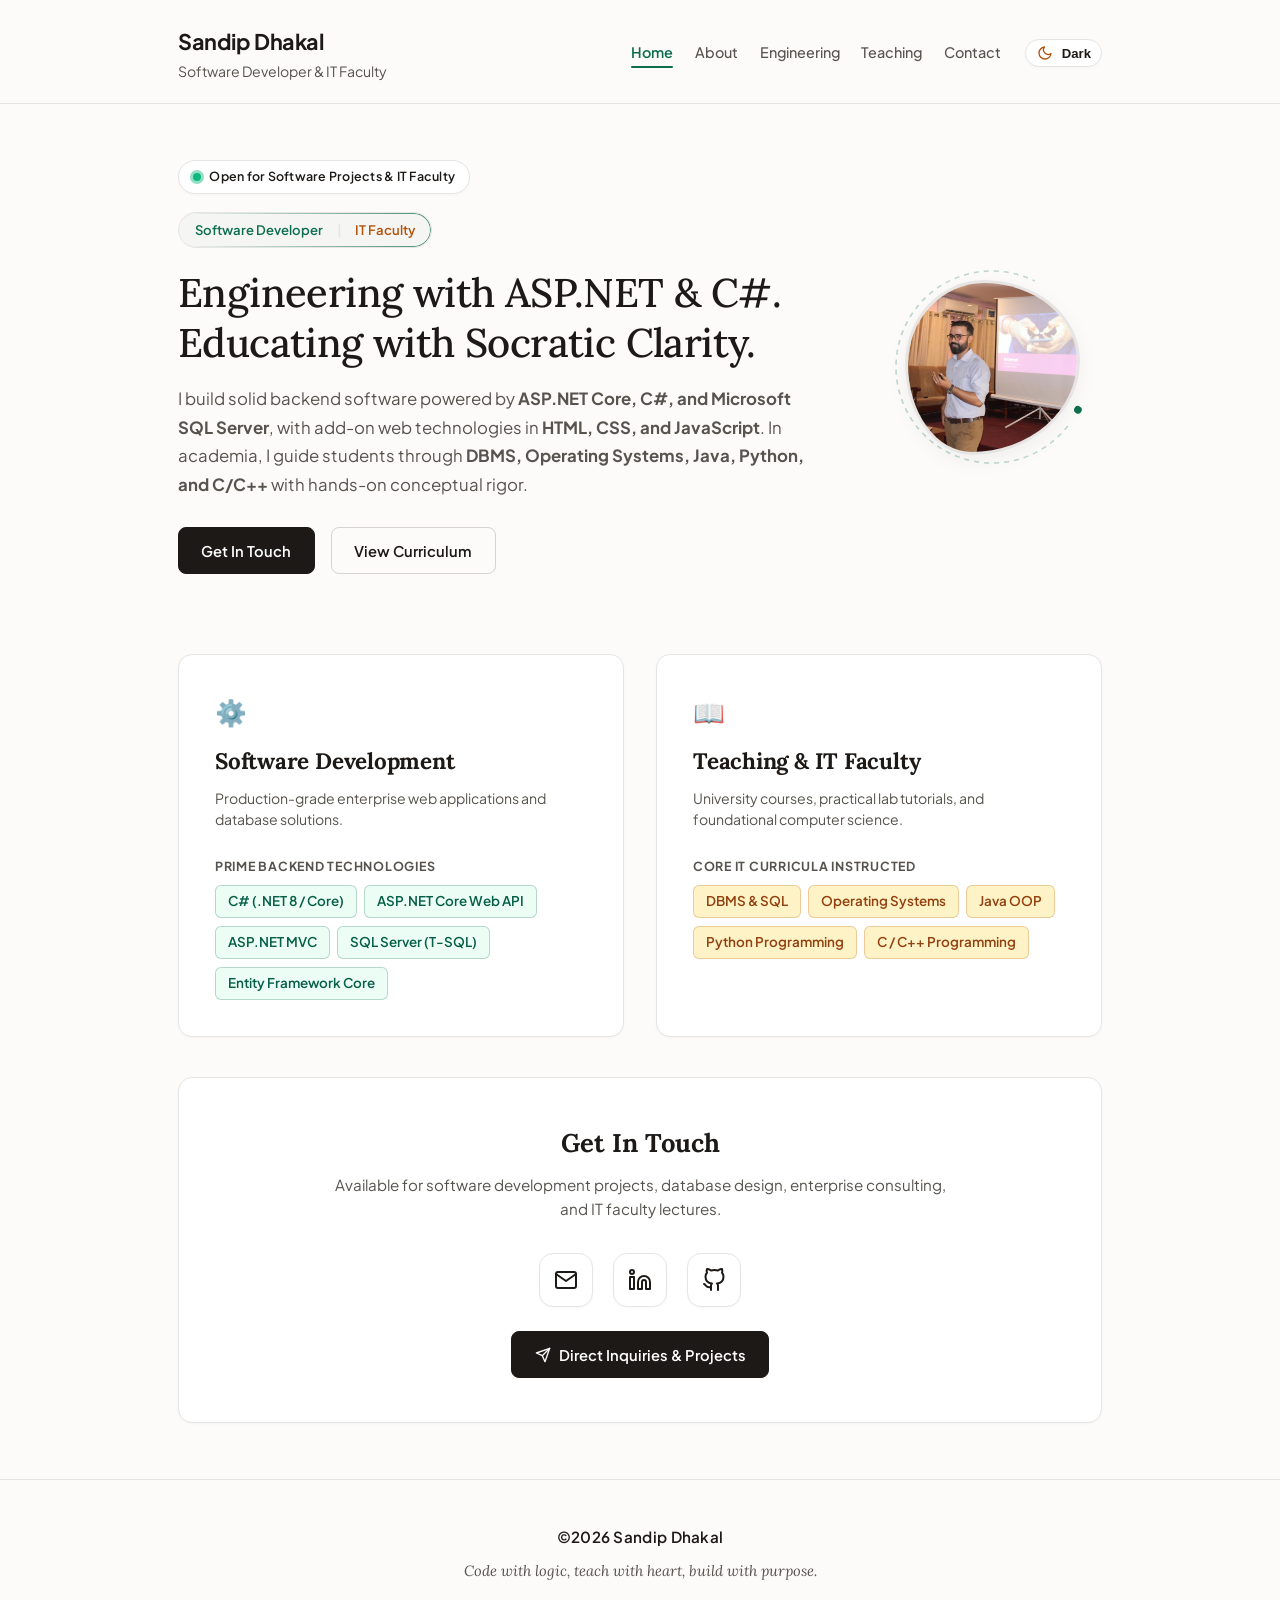
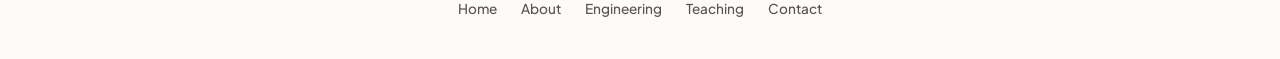
==== commit 64979536: "New changes layout changes and mobile friendly added" ====
--- a/index.html
+++ b/index.html
@@ -4,20 +4,67 @@
 <head>
   <meta charset="UTF-8">
   <meta name="viewport" content="width=device-width, initial-scale=1.0">
-  <title>Sandip Dhakal</title>
+  <title>Sandip Dhakal | Software Developer &amp; IT Faculty in Nepal</title>
   <meta name="description"
-    content="Portfolio of Sandip Dhakal - Software Developer specializing in ASP.NET Core, C#, Microsoft SQL Server, and IT Faculty teaching DBMS, OS, Java, Python, and C/C++. Based in Sunwal, Lumbini Province, Nepal.">
+    content="Sandip Dhakal builds production-grade backend systems with ASP.NET Core, C#, and SQL Server. He also teaches DBMS, Operating Systems, Java, Python, and C/C++ at university level in Sunwal, Nepal.">
+  <link rel="canonical" href="https://dhakalsandip.com.np/">
+
+  <!-- Open Graph -->
+  <meta property="og:type" content="website">
+  <meta property="og:title" content="Sandip Dhakal | Software Developer &amp; IT Faculty">
+  <meta property="og:description"
+    content="Backend engineering with ASP.NET Core and C#. University-level IT instruction in DBMS, OS, Java, Python, and C/C++. Based in Sunwal, Nepal.">
+  <meta property="og:url" content="https://dhakalsandip.com.np/">
+  <meta property="og:image" content="https://dhakalsandip.com.np/images/og-share.jpg">
+  <meta property="og:image:width" content="1200">
+  <meta property="og:image:height" content="630">
+  <meta property="og:site_name" content="Sandip Dhakal">
+
+  <!-- Twitter Card -->
+  <meta name="twitter:card" content="summary_large_image">
+  <meta name="twitter:title" content="Sandip Dhakal | Software Developer &amp; IT Faculty">
+  <meta name="twitter:description"
+    content="Backend engineering with ASP.NET Core and C#. University-level IT instruction in DBMS, OS, Java, Python, and C/C++.">
+  <meta name="twitter:image" content="https://dhakalsandip.com.np/images/og-share.jpg">
+
+  <!-- Schema.org Person + Business -->
+  <script type="application/ld+json">
+  {
+    "@context": "https://schema.org",
+    "@type": "Person",
+    "name": "Sandip Dhakal",
+    "url": "https://dhakalsandip.com.np",
+    "image": "https://dhakalsandip.com.np/images/avatar.jpg",
+    "jobTitle": ["Software Developer", "IT Faculty"],
+    "description": "Software Developer specializing in ASP.NET Core, C#, and Microsoft SQL Server. IT Faculty teaching DBMS, Operating Systems, Java, Python, and C/C++.",
+    "address": {
+      "@type": "PostalAddress",
+      "addressLocality": "Sunwal",
+      "addressRegion": "Lumbini Province",
+      "addressCountry": "NP"
+    },
+    "email": "iamdhakalsandip@gmail.com",
+    "sameAs": [
+      "https://www.linkedin.com/in/dhakalsandip",
+      "https://github.com/dhakalsandip"
+    ],
+    "knowsAbout": [
+      "ASP.NET Core", "C#", "Microsoft SQL Server", "Entity Framework Core",
+      "HTML", "CSS", "JavaScript", "DBMS", "Operating Systems", "Java", "Python", "C/C++"
+    ]
+  }
+  </script>
 
   <script>
     (function () {
       try {
-        const urlParams = new URLSearchParams(window.location.search);
-        const queryTheme = urlParams.get('theme');
+        var urlParams = new URLSearchParams(window.location.search);
+        var queryTheme = urlParams.get('theme');
         if (queryTheme === 'light' || queryTheme === 'dark') {
           document.documentElement.setAttribute('data-theme', queryTheme);
           return;
         }
-        const saved = localStorage.getItem('sandip-portfolio-theme');
+        var saved = localStorage.getItem('sandip-portfolio-theme');
         if (saved === 'dark' || saved === 'light') {
           document.documentElement.setAttribute('data-theme', saved);
         } else if (window.matchMedia && window.matchMedia('(prefers-color-scheme: dark)').matches) {
@@ -48,16 +95,17 @@
   <header>
     <div class="container header-content">
       <div class="name-title">
-        <h2><b><i>Tr. </i></b>Sandip Dhakal</h2>
+        <h2><a href="/">Sandip Dhakal</a></h2>
         <p>Software Developer &amp; IT Faculty</p>
       </div>
 
       <div class="nav-actions">
-        <nav>
-          <a href="#overview">Overview</a>
-          <a href="#development">Engineering</a>
-          <a href="#teaching">Teaching</a>
-          <a href="#contact">Contact</a>
+        <nav id="main-nav" aria-label="Main navigation">
+          <a href="/" class="active">Home</a>
+          <a href="about.html">About</a>
+          <a href="engineering.html">Engineering</a>
+          <a href="teaching.html">Teaching</a>
+          <a href="contact.html">Contact</a>
         </nav>
 
         <div class="theme-toggle-wrapper">
@@ -84,6 +132,13 @@
             <span id="theme-text">Dark</span>
           </button>
         </div>
+
+        <button id="mobile-menu-btn" class="mobile-menu-btn" type="button" aria-label="Open navigation menu"
+          aria-expanded="false" aria-controls="main-nav">
+          <span class="hamburger-line"></span>
+          <span class="hamburger-line"></span>
+          <span class="hamburger-line"></span>
+        </button>
       </div>
     </div>
   </header>
@@ -98,9 +153,9 @@
 
         <div>
           <div class="two-track-badge border-beam-badge">
-            <span class="track-tag dev">● Software Developer</span>
+            <span class="track-tag dev">Software Developer</span>
             <span style="color: var(--border);">|</span>
-            <span class="track-tag teach">● IT Faculty</span>
+            <span class="track-tag teach">IT Faculty</span>
           </div>
         </div>
 
@@ -116,10 +171,10 @@
         </p>
 
         <div class="hero-btn-group">
-          <a href="#contact" class="btn btn-primary">
+          <a href="contact.html" class="btn btn-primary">
             Get In Touch
           </a>
-          <a href="#teaching" class="btn btn-secondary">
+          <a href="teaching.html" class="btn btn-secondary">
             View Curriculum
           </a>
         </div>
@@ -128,15 +183,15 @@
       <div class="hero-photo-container" id="avatarContainer">
         <canvas id="curveCanvas" class="avatar-canvas" width="220" height="220"></canvas>
         <div class="hero-photo-curved" id="avatarPhoto" title="Sandip Dhakal">
-          <img src="images/avatar.png" alt="Sandip Dhakal - Software Developer &amp; IT Faculty" class="hero-photo">
+          <img src="images/avatar.jpg" alt="Sandip Dhakal, Software Developer and IT Faculty based in Sunwal, Nepal" class="hero-photo" width="175" height="175">
         </div>
       </div>
     </section>
 
-    <div class="grid-2">
-      <div class="section-box spotlight-card reveal-on-scroll" id="development">
+    <div class="grid-2 reveal-on-scroll">
+      <a href="engineering.html" class="section-box spotlight-card" style="text-decoration: none; color: inherit;">
         <div class="spotlight-content">
-          <div class="section-icon">⚙️</div>
+          <div class="section-icon">&#9881;&#65039;</div>
           <h3>Software Development</h3>
           <p class="box-sub">Production-grade enterprise web applications and database solutions.</p>
 
@@ -150,35 +205,13 @@
               <span class="pill highlight">Entity Framework Core</span>
             </div>
           </div>
-
-          <div class="skill-category">
-            <div class="skill-cat-title">Frontend &amp; Web Add-ons</div>
-            <div class="pill-group">
-              <span class="pill">HTML5</span>
-              <span class="pill">CSS3</span>
-              <span class="pill">JavaScript (ES6)</span>
-              <span class="pill">Bootstrap 5</span>
-              <span class="pill">REST APIs</span>
-            </div>
-          </div>
-
-          <div class="skill-category">
-            <div class="skill-cat-title">Database &amp; Architecture Competencies</div>
-            <div class="pill-group">
-              <span class="pill">Relational Schema Design</span>
-              <span class="pill">Stored Procedures &amp; Triggers</span>
-              <span class="pill">Index Optimization</span>
-              <span class="pill">Repository Pattern</span>
-              <span class="pill">Clean Architecture</span>
-            </div>
-          </div>
-        </div>
-      </div>
-
-      <div class="section-box spotlight-card reveal-on-scroll" id="teaching">
+        </div>
+      </a>
+
+      <a href="teaching.html" class="section-box spotlight-card" style="text-decoration: none; color: inherit;">
         <div class="spotlight-content">
-          <div class="section-icon">📖</div>
-          <h3>Teaching &amp; IT Faculty Subjects</h3>
+          <div class="section-icon">&#128214;</div>
+          <h3>Teaching &amp; IT Faculty</h3>
           <p class="box-sub">University courses, practical lab tutorials, and foundational computer science.</p>
 
           <div class="skill-category">
@@ -191,97 +224,21 @@
               <span class="pill highlight-warm">C / C++ Programming</span>
             </div>
           </div>
-
-          <div class="skill-category">
-            <div class="skill-cat-title">Interactive Syllabus Deep-Dive</div>
-            <div class="curriculum-accordion" id="curriculumAccordion">
-              <div class="accordion-item active">
-                <button class="accordion-header" type="button" aria-expanded="true">
-                  <div class="accordion-title-group">
-                    <span class="accordion-badge">DBMS</span>
-                    <span>Database Systems &amp; SQL</span>
-                  </div>
-                  <svg class="accordion-icon" viewBox="0 0 24 24" fill="none" stroke="currentColor" stroke-width="2" stroke-linecap="round" stroke-linejoin="round">
-                    <polyline points="6 9 12 15 18 9"></polyline>
-                  </svg>
-                </button>
-                <div class="accordion-body">
-                  <ul class="accordion-meta-list">
-                    <li><strong>Core Theory:</strong> ER-Diagrams, Relational Algebra, Functional Dependencies &amp; Normalization (1NF–BCNF).</li>
-                    <li><strong>Practical Labs:</strong> Stored Procedures, Indexes, ACID Transactions, and Complex Query Optimization.</li>
-                  </ul>
-                </div>
-              </div>
-
-              <div class="accordion-item">
-                <button class="accordion-header" type="button" aria-expanded="false">
-                  <div class="accordion-title-group">
-                    <span class="accordion-badge">OS</span>
-                    <span>Operating Systems &amp; Concurrency</span>
-                  </div>
-                  <svg class="accordion-icon" viewBox="0 0 24 24" fill="none" stroke="currentColor" stroke-width="2" stroke-linecap="round" stroke-linejoin="round">
-                    <polyline points="6 9 12 15 18 9"></polyline>
-                  </svg>
-                </button>
-                <div class="accordion-body">
-                  <ul class="accordion-meta-list">
-                    <li><strong>Core Theory:</strong> Process States, CPU Scheduling (Round Robin, SJF), Banker's Deadlock Avoidance.</li>
-                    <li><strong>Practical Labs:</strong> Virtual Memory Paging, Mutex &amp; Semaphore Synchronization, Linux POSIX Shell.</li>
-                  </ul>
-                </div>
-              </div>
-
-              <div class="accordion-item">
-                <button class="accordion-header" type="button" aria-expanded="false">
-                  <div class="accordion-title-group">
-                    <span class="accordion-badge">OOP</span>
-                    <span>Java &amp; C++ Engineering</span>
-                  </div>
-                  <svg class="accordion-icon" viewBox="0 0 24 24" fill="none" stroke="currentColor" stroke-width="2" stroke-linecap="round" stroke-linejoin="round">
-                    <polyline points="6 9 12 15 18 9"></polyline>
-                  </svg>
-                </button>
-                <div class="accordion-body">
-                  <ul class="accordion-meta-list">
-                    <li><strong>Core Theory:</strong> Encapsulation, Inheritance, Polymorphism, Interfaces, and Exception Safety.</li>
-                    <li><strong>Practical Labs:</strong> Multi-threading, Collections Framework, C++ STL, and Clean Architecture Design Patterns.</li>
-                  </ul>
-                </div>
-              </div>
-
-              <div class="accordion-item">
-                <button class="accordion-header" type="button" aria-expanded="false">
-                  <div class="accordion-title-group">
-                    <span class="accordion-badge">Core</span>
-                    <span>Python &amp; C Programming</span>
-                  </div>
-                  <svg class="accordion-icon" viewBox="0 0 24 24" fill="none" stroke="currentColor" stroke-width="2" stroke-linecap="round" stroke-linejoin="round">
-                    <polyline points="6 9 12 15 18 9"></polyline>
-                  </svg>
-                </button>
-                <div class="accordion-body">
-                  <ul class="accordion-meta-list">
-                    <li><strong>Core Theory:</strong> Pointer Arithmetic, Memory Allocation (malloc/free), Data Structures &amp; Complexity.</li>
-                    <li><strong>Practical Labs:</strong> Linked Lists, Trees, Algorithmic Problem Solving, and Scripting Automation.</li>
-                  </ul>
-                </div>
-              </div>
-            </div>
-          </div>
-        </div>
-      </div>
+        </div>
+      </a>
     </div>
 
-    <section class="contact-card spotlight-card reveal-on-scroll" id="contact">
+    <section class="contact-card spotlight-card reveal-on-scroll" id="contact-preview">
       <div class="spotlight-content">
         <div class="contact-header">
           <h3>Get In Touch</h3>
-          <p>Available for software development projects, database design, enterprise consulting, and IT faculty lectures.
-          </p>
+          <p>Available for software development projects, database design, enterprise consulting, and IT faculty
+            lectures.</p>
         </div>
 
         <div class="contact-social-row">
-          <a href="mailto:iamdhakalsandip@gmail.com" class="social-icon-btn" aria-label="Email" title="Send Email (iamdhakalsandip@gmail.com)">
+          <a href="mailto:iamdhakalsandip@gmail.com" class="social-icon-btn" aria-label="Send email to Sandip Dhakal"
+            title="Send Email (iamdhakalsandip@gmail.com)">
             <svg width="24" height="24" viewBox="0 0 24 24" fill="none" stroke="currentColor" stroke-width="2"
               stroke-linecap="round" stroke-linejoin="round">
               <path d="M4 4h16c1.1 0 2 .9 2 2v12c0 1.1-.9 2-2 2H4c-1.1 0-2-.9-2-2V6c0-1.1.9-2 2-2z"></path>
@@ -290,7 +247,8 @@
           </a>
 
           <a href="https://www.linkedin.com/in/dhakalsandip" target="_blank" rel="noopener noreferrer"
-            class="social-icon-btn" aria-label="LinkedIn" title="LinkedIn Profile (dhakalsandip)">
+            class="social-icon-btn" aria-label="Visit Sandip Dhakal on LinkedIn"
+            title="LinkedIn Profile (dhakalsandip)">
             <svg width="24" height="24" viewBox="0 0 24 24" fill="none" stroke="currentColor" stroke-width="2"
               stroke-linecap="round" stroke-linejoin="round">
               <path d="M16 8a6 6 0 0 1 6 6v7h-4v-7a2 2 0 0 0-2-2 2 2 0 0 0-2 2v7h-4v-7a6 6 0 0 1 6-6z"></path>
@@ -300,7 +258,7 @@
           </a>
 
           <a href="https://github.com/dhakalsandip" target="_blank" rel="noopener noreferrer" class="social-icon-btn"
-            aria-label="GitHub" title="GitHub Profile (dhakalsandip)">
+            aria-label="Visit Sandip Dhakal on GitHub" title="GitHub Profile (dhakalsandip)">
             <svg width="24" height="24" viewBox="0 0 24 24" fill="none" stroke="currentColor" stroke-width="2"
               stroke-linecap="round" stroke-linejoin="round">
               <path
@@ -311,7 +269,7 @@
         </div>
 
         <div style="margin-top: 1.5rem;">
-          <a href="mailto:iamdhakalsandip@gmail.com" class="btn btn-primary">
+          <a href="contact.html" class="btn btn-primary">
             <svg width="16" height="16" viewBox="0 0 24 24" fill="none" stroke="currentColor" stroke-width="2"
               stroke-linecap="round" stroke-linejoin="round">
               <line x1="22" y1="2" x2="11" y2="13"></line>
@@ -327,12 +285,18 @@
   <footer class="footer">
     <div class="container">
       <div class="footer-copyright">
-        @<span id="nepal-year">2026</span> SANDIP DHAKAL
+        &copy;<span id="nepal-year">2026</span> Sandip Dhakal
       </div>
       <div class="footer-caption">
-        IT + Teacher: "Empowering future minds in technology — Code with logic, teach with heart, and build with
-        purpose."
-      </div>
+        Code with logic, teach with heart, build with purpose.
+      </div>
+      <nav class="footer-nav" aria-label="Footer navigation">
+        <a href="/">Home</a>
+        <a href="about.html">About</a>
+        <a href="engineering.html">Engineering</a>
+        <a href="teaching.html">Teaching</a>
+        <a href="contact.html">Contact</a>
+      </nav>
     </div>
   </footer>
 
@@ -346,4 +310,4 @@
   <script src="js/main.js"></script>
 </body>
 
-</html>
+</html>
--- a/css/style.css
+++ b/css/style.css
@@ -1,3 +1,8 @@
+/* ===================================================
+   Sandip Dhakal Portfolio - Global Styles
+   Domain: dhakalsandip.com.np
+   =================================================== */
+
 /* Theme Variables */
 :root {
   --bg: #fcfbf9;
@@ -6,13 +11,14 @@
   --text-dark: #1c1917;
   --text-muted: #57534e;
   --border: #e7e5e4;
-  --accent: #2563eb;
+  --accent: #0d6e4f;
+  --accent-light: #10b981;
   --accent-warm: #b45309;
   --accent-warm-soft: #fef3c7;
   --pill-bg: #f5f5f4;
   --pill-text: #1c1917;
-  --pill-dev-bg: #eff6ff;
-  --pill-dev-text: #1d4ed8;
+  --pill-dev-bg: #ecfdf5;
+  --pill-dev-text: #065f46;
   --pill-teach-bg: #fef3c7;
   --pill-teach-text: #92400e;
   --table-stripe: #fafaf9;
@@ -36,13 +42,14 @@
   --text-dark: #f8fafc;
   --text-muted: #94a3b8;
   --border: #1e293b;
-  --accent: #38bdf8;
+  --accent: #10b981;
+  --accent-light: #34d399;
   --accent-warm: #f59e0b;
   --accent-warm-soft: rgba(245, 158, 11, 0.15);
   --pill-bg: #1e293b;
   --pill-text: #e2e8f0;
-  --pill-dev-bg: rgba(56, 189, 248, 0.14);
-  --pill-dev-text: #38bdf8;
+  --pill-dev-bg: rgba(16, 185, 129, 0.14);
+  --pill-dev-text: #34d399;
   --pill-teach-bg: rgba(245, 158, 11, 0.16);
   --pill-teach-text: #fbbf24;
   --table-stripe: #151d2c;
@@ -66,11 +73,15 @@
 
 html {
   scroll-behavior: smooth;
+  -webkit-text-size-adjust: 100%;
 }
 
 html, body {
   background-color: var(--bg);
   color: var(--text-dark);
+  overflow-x: hidden;
+  width: 100%;
+  -webkit-tap-highlight-color: rgba(16, 185, 129, 0.15);
 }
 
 body {
@@ -80,6 +91,7 @@
   display: flex;
   flex-direction: column;
   transition: background-color 0.25s ease, color 0.25s ease;
+  overflow-x: hidden;
 }
 
 .container {
@@ -96,11 +108,10 @@
   left: 0;
   height: 3px;
   width: 0%;
-  background: linear-gradient(90deg, var(--accent), var(--accent-warm));
+  background: var(--accent);
   z-index: 9999;
   pointer-events: none;
   transition: width 0.08s linear;
-  box-shadow: 0 0 10px rgba(37, 99, 235, 0.4);
 }
 
 /* Header & Navigation */
@@ -130,6 +141,11 @@
   letter-spacing: -0.02em;
 }
 
+.name-title h2 a {
+  color: inherit;
+  text-decoration: none;
+}
+
 .name-title p {
   font-size: 0.88rem;
   color: var(--text-muted);
@@ -153,10 +169,28 @@
   font-size: 0.9rem;
   font-weight: 500;
   transition: color 0.2s ease;
+  position: relative;
+  padding-bottom: 2px;
 }
 
 nav a:hover {
   color: var(--text-dark);
+}
+
+nav a.active {
+  color: var(--accent);
+  font-weight: 600;
+}
+
+nav a.active::after {
+  content: '';
+  position: absolute;
+  bottom: -2px;
+  left: 0;
+  right: 0;
+  height: 2px;
+  background: var(--accent);
+  border-radius: 1px;
 }
 
 /* Theme Toggle */
@@ -193,6 +227,100 @@
   align-items: center;
   justify-content: center;
   color: var(--accent-warm);
+}
+
+/* Mobile Menu Toggle Button (Desktop: Hidden) */
+.mobile-menu-btn {
+  display: none;
+  background: var(--card-bg);
+  border: 1px solid var(--border);
+  border-radius: 9px;
+  width: 38px;
+  height: 38px;
+  padding: 8px 7px;
+  cursor: pointer;
+  flex-direction: column;
+  justify-content: space-around;
+  align-items: center;
+  transition: all 0.25s ease;
+  box-shadow: var(--shadow-sm);
+  flex-shrink: 0;
+  -webkit-appearance: none;
+  appearance: none;
+}
+
+.mobile-menu-btn:hover {
+  border-color: var(--accent);
+  transform: translateY(-1px);
+}
+
+.mobile-menu-btn:focus-visible {
+  outline: 2px solid var(--accent);
+  outline-offset: 2px;
+}
+
+.hamburger-line {
+  display: block;
+  width: 100%;
+  height: 2px;
+  background-color: var(--text-dark);
+  border-radius: 2px;
+  transition: transform 0.25s cubic-bezier(0.4, 0, 0.2, 1), opacity 0.2s ease, background-color 0.2s ease;
+  pointer-events: none;
+}
+
+.mobile-menu-btn.active .hamburger-line:nth-child(1) {
+  transform: translateY(7px) rotate(45deg);
+}
+
+.mobile-menu-btn.active .hamburger-line:nth-child(2) {
+  opacity: 0;
+  transform: scaleX(0);
+}
+
+.mobile-menu-btn.active .hamburger-line:nth-child(3) {
+  transform: translateY(-7px) rotate(-45deg);
+}
+
+/* Breadcrumbs */
+.breadcrumbs {
+  padding: 1rem 0 0.5rem 0;
+}
+
+.breadcrumbs ol {
+  list-style: none;
+  display: flex;
+  align-items: center;
+  gap: 0.4rem;
+  font-size: 0.82rem;
+  color: var(--text-muted);
+  flex-wrap: wrap;
+}
+
+.breadcrumbs li {
+  display: inline-flex;
+  align-items: center;
+  gap: 0.4rem;
+}
+
+.breadcrumbs a {
+  color: var(--text-muted);
+  text-decoration: none;
+  transition: color 0.2s ease;
+}
+
+.breadcrumbs a:hover {
+  color: var(--accent);
+}
+
+.breadcrumbs .breadcrumb-sep {
+  color: var(--border);
+  font-size: 0.75rem;
+}
+
+.breadcrumbs .breadcrumb-current {
+  color: var(--text-dark);
+  font-weight: 600;
 }
 
 /* Hero Section */
@@ -401,7 +529,7 @@
 
 .hero-photo-curved:hover {
   border-radius: 56% 44% 42% 58% / 54% 56% 44% 46%;
-  border-color: var(--accent-warm);
+  border-color: var(--accent);
 }
 
 .hero-photo {
@@ -451,12 +579,12 @@
   pointer-events: none;
   opacity: 0;
   transition: opacity 0.3s ease;
-  background: radial-gradient(450px circle at var(--mouse-x, 50%) var(--mouse-y, 50%), rgba(56, 189, 248, 0.08), transparent 45%);
+  background: radial-gradient(450px circle at var(--mouse-x, 50%) var(--mouse-y, 50%), rgba(16, 185, 129, 0.08), transparent 45%);
   z-index: 1;
 }
 
 [data-theme="light"] .spotlight-card::before {
-  background: radial-gradient(450px circle at var(--mouse-x, 50%) var(--mouse-y, 50%), rgba(37, 99, 235, 0.06), transparent 45%);
+  background: radial-gradient(450px circle at var(--mouse-x, 50%) var(--mouse-y, 50%), rgba(13, 110, 79, 0.06), transparent 45%);
 }
 
 .spotlight-card:hover::before {
@@ -526,7 +654,7 @@
   background: var(--pill-dev-bg);
   color: var(--pill-dev-text);
   font-weight: 600;
-  border-color: rgba(37, 99, 235, 0.25);
+  border-color: rgba(13, 110, 79, 0.25);
 }
 
 .pill.highlight-warm {
@@ -639,9 +767,153 @@
 }
 
 .accordion-meta-list li::before {
-  content: '▸';
+  content: '>';
   color: var(--accent-warm);
   font-size: 0.85rem;
+  font-weight: 700;
+}
+
+/* Page Header (for sub-pages) */
+.page-header {
+  padding: 2.5rem 0 1.5rem 0;
+  border-bottom: 1px solid var(--border);
+  margin-bottom: 2rem;
+}
+
+.page-header h1 {
+  font-family: 'Lora', Georgia, serif;
+  font-size: 2.2rem;
+  font-weight: 500;
+  color: var(--text-dark);
+  margin-bottom: 0.5rem;
+  letter-spacing: -0.015em;
+}
+
+.page-header p {
+  font-size: 1.05rem;
+  color: var(--text-muted);
+  max-width: 650px;
+  line-height: 1.6;
+}
+
+/* About Page */
+.about-grid {
+  display: grid;
+  grid-template-columns: auto 1fr;
+  gap: 2.5rem;
+  align-items: start;
+  margin-bottom: 2.5rem;
+}
+
+.about-photo {
+  width: 180px;
+  height: 180px;
+  border-radius: 45% 55% 62% 38% / 48% 46% 54% 52%;
+  overflow: hidden;
+  border: 3px solid var(--border);
+  box-shadow: var(--shadow-md);
+  flex-shrink: 0;
+}
+
+.about-photo img {
+  width: 100%;
+  height: 100%;
+  object-fit: cover;
+  display: block;
+}
+
+.about-text h2 {
+  font-family: 'Lora', Georgia, serif;
+  font-size: 1.5rem;
+  color: var(--text-dark);
+  margin-bottom: 0.75rem;
+}
+
+.about-text p {
+  color: var(--text-muted);
+  line-height: 1.7;
+  margin-bottom: 1rem;
+}
+
+.about-text p:last-child {
+  margin-bottom: 0;
+}
+
+.info-grid {
+  display: grid;
+  grid-template-columns: 1fr 1fr;
+  gap: 1.25rem;
+  margin-top: 2rem;
+}
+
+.info-card {
+  background: var(--card-bg);
+  border: 1px solid var(--card-border);
+  border-radius: var(--radius);
+  padding: 1.5rem;
+  box-shadow: var(--shadow-sm);
+}
+
+.info-card h3 {
+  font-size: 0.78rem;
+  font-weight: 700;
+  text-transform: uppercase;
+  letter-spacing: 0.06em;
+  color: var(--text-muted);
+  margin-bottom: 0.5rem;
+}
+
+.info-card p {
+  color: var(--text-dark);
+  font-weight: 500;
+  font-size: 0.95rem;
+}
+
+/* Internal Links */
+.internal-links {
+  margin-top: 2.5rem;
+  padding-top: 2rem;
+  border-top: 1px solid var(--border);
+}
+
+.internal-links h3 {
+  font-family: 'Lora', Georgia, serif;
+  font-size: 1.15rem;
+  color: var(--text-dark);
+  margin-bottom: 1rem;
+}
+
+.link-cards {
+  display: grid;
+  grid-template-columns: repeat(auto-fit, minmax(200px, 1fr));
+  gap: 1rem;
+}
+
+.link-card {
+  display: flex;
+  align-items: center;
+  gap: 0.75rem;
+  padding: 1rem 1.25rem;
+  background: var(--card-bg);
+  border: 1px solid var(--card-border);
+  border-radius: 10px;
+  text-decoration: none;
+  color: var(--text-dark);
+  font-weight: 600;
+  font-size: 0.92rem;
+  transition: all 0.2s ease;
+  box-shadow: var(--shadow-sm);
+}
+
+.link-card:hover {
+  border-color: var(--accent);
+  transform: translateY(-2px);
+  box-shadow: var(--shadow-md);
+}
+
+.link-card .link-icon {
+  font-size: 1.2rem;
+  flex-shrink: 0;
 }
 
 /* Contact Section */
@@ -700,7 +972,7 @@
   background: var(--accent);
   color: #ffffff;
   border-color: var(--accent);
-  box-shadow: 0 8px 24px rgba(37, 99, 235, 0.35);
+  box-shadow: 0 8px 24px rgba(13, 110, 79, 0.35);
 }
 
 .social-icon-btn svg {
@@ -709,6 +981,48 @@
 
 .social-icon-btn:hover svg {
   transform: scale(1.1);
+}
+
+/* Contact Details List */
+.contact-details {
+  display: grid;
+  grid-template-columns: 1fr 1fr;
+  gap: 1.25rem;
+  margin: 2rem 0;
+  text-align: left;
+}
+
+.contact-detail-item {
+  background: var(--contact-item-bg);
+  border: 1px solid var(--border);
+  border-radius: 10px;
+  padding: 1.25rem;
+  transition: border-color 0.2s ease;
+}
+
+.contact-detail-item:hover {
+  border-color: var(--accent);
+}
+
+.contact-detail-item h4 {
+  font-size: 0.75rem;
+  font-weight: 700;
+  text-transform: uppercase;
+  letter-spacing: 0.06em;
+  color: var(--text-muted);
+  margin-bottom: 0.35rem;
+}
+
+.contact-detail-item p,
+.contact-detail-item a {
+  color: var(--text-dark);
+  font-weight: 500;
+  font-size: 0.92rem;
+  text-decoration: none;
+}
+
+.contact-detail-item a:hover {
+  color: var(--accent);
 }
 
 /* Footer */
@@ -736,6 +1050,26 @@
   max-width: 650px;
   margin: 0 auto;
   line-height: 1.6;
+}
+
+.footer-nav {
+  display: flex;
+  justify-content: center;
+  gap: 1.5rem;
+  margin-top: 1rem;
+  flex-wrap: wrap;
+}
+
+.footer-nav a {
+  color: var(--text-muted);
+  text-decoration: none;
+  font-size: 0.85rem;
+  font-weight: 500;
+  transition: color 0.2s ease;
+}
+
+.footer-nav a:hover {
+  color: var(--accent);
 }
 
 /* Floating Back to Top Button */
@@ -772,7 +1106,7 @@
   color: #ffffff;
   border-color: var(--accent);
   transform: translateY(-3px);
-  box-shadow: 0 8px 24px rgba(37, 99, 235, 0.35);
+  box-shadow: 0 8px 24px rgba(13, 110, 79, 0.35);
 }
 
 .back-to-top svg {
@@ -795,45 +1129,426 @@
   transform: translateY(0);
 }
 
-/* Responsive */
+/* 404 Page */
+.error-page {
+  display: flex;
+  flex-direction: column;
+  align-items: center;
+  justify-content: center;
+  text-align: center;
+  padding: 6rem 2rem;
+  min-height: 60vh;
+}
+
+.error-code {
+  font-family: 'Lora', Georgia, serif;
+  font-size: 6rem;
+  font-weight: 700;
+  color: var(--accent);
+  line-height: 1;
+  margin-bottom: 0.5rem;
+  letter-spacing: -0.04em;
+}
+
+.error-page h1 {
+  font-family: 'Lora', Georgia, serif;
+  font-size: 1.8rem;
+  color: var(--text-dark);
+  margin-bottom: 0.75rem;
+}
+
+.error-page p {
+  color: var(--text-muted);
+  font-size: 1.05rem;
+  max-width: 480px;
+  margin: 0 auto 2rem auto;
+  line-height: 1.6;
+}
+
+.error-links {
+  display: flex;
+  gap: 1rem;
+  flex-wrap: wrap;
+  justify-content: center;
+}
+
+/* ===================================================
+   Mobile Screen Friendly & Responsive Styles
+   =================================================== */
+
 @media (max-width: 768px) {
+  header {
+    padding: 0.85rem 0;
+  }
+
+  .header-content {
+    flex-direction: row;
+    align-items: center;
+    justify-content: space-between;
+    position: relative;
+    gap: 0.5rem;
+  }
+
+  .name-title h2 {
+    font-size: 1.15rem;
+    line-height: 1.2;
+  }
+
+  .name-title p {
+    font-size: 0.74rem;
+    white-space: nowrap;
+    overflow: hidden;
+    text-overflow: ellipsis;
+    max-width: 220px;
+  }
+
+  .nav-actions {
+    position: static;
+    display: flex;
+    align-items: center;
+    gap: 0.65rem;
+  }
+
+  .mobile-menu-btn {
+    display: inline-flex;
+  }
+
+  nav {
+    position: absolute;
+    top: calc(100% + 0.85rem);
+    left: 0;
+    right: 0;
+    background: var(--header-bg);
+    backdrop-filter: blur(18px);
+    -webkit-backdrop-filter: blur(18px);
+    border-bottom: 1px solid var(--border);
+    box-shadow: var(--shadow-md);
+    padding: 1rem 1.25rem 1.25rem 1.25rem;
+    flex-direction: column;
+    gap: 0.45rem;
+    opacity: 0;
+    visibility: hidden;
+    transform: translateY(-8px);
+    transition: opacity 0.25s ease, transform 0.25s cubic-bezier(0.16, 1, 0.3, 1), visibility 0.25s ease;
+    z-index: 999;
+    pointer-events: none;
+  }
+
+  .nav-actions.is-open nav {
+    opacity: 1;
+    visibility: visible;
+    transform: translateY(0);
+    pointer-events: auto;
+  }
+
+  nav a {
+    display: flex;
+    align-items: center;
+    justify-content: space-between;
+    padding: 0.75rem 1rem;
+    border-radius: 9px;
+    font-size: 0.95rem;
+    font-weight: 600;
+    color: var(--text-dark);
+    background: var(--card-bg);
+    border: 1px solid var(--border);
+    width: 100%;
+    min-height: 46px;
+    transition: background-color 0.2s ease, border-color 0.2s ease, transform 0.2s ease, color 0.2s ease;
+  }
+
+  nav a:hover,
+  nav a:active {
+    background: var(--pill-bg);
+    border-color: var(--accent);
+    transform: translateX(3px);
+  }
+
+  nav a.active {
+    color: var(--accent);
+    background: var(--pill-dev-bg);
+    border-color: rgba(16, 185, 129, 0.35);
+    font-weight: 700;
+  }
+
+  nav a.active::after {
+    display: none;
+  }
+
+  /* Hero on Mobile */
   .hero {
     grid-template-columns: 1fr;
     text-align: center;
-  }
+    gap: 1.75rem;
+    padding: 2rem 0 1.5rem 0;
+  }
+
+  .hero h1 {
+    font-size: clamp(1.65rem, 6vw, 2.3rem);
+    line-height: 1.25;
+  }
+
+  .hero p.bio {
+    font-size: 0.96rem;
+    line-height: 1.65;
+    margin: 0 auto 1.5rem auto;
+  }
+
   .hero-photo-container {
     margin: 0 auto;
-  }
+    width: 190px;
+    height: 190px;
+  }
+
+  .hero-photo-curved {
+    width: 150px;
+    height: 150px;
+  }
+
+  .avatar-canvas {
+    width: 190px;
+    height: 190px;
+  }
+
+  .hero-btn-group {
+    justify-content: center;
+    gap: 0.75rem;
+  }
+
   .live-status-pill {
     margin: 0 auto 1rem auto;
-  }
+    max-width: 100%;
+    white-space: normal;
+    text-align: center;
+    font-size: 0.76rem;
+  }
+
   .two-track-badge {
     margin: 0 auto 1.25rem auto;
-  }
-  .hero p.bio {
-    margin: 0 auto 1.5rem auto;
-  }
-  .hero-btn-group {
+    max-width: 100%;
+    flex-wrap: wrap;
     justify-content: center;
-  }
+    font-size: 0.78rem;
+  }
+
+  /* Grids & Boxes */
   .grid-2 {
     grid-template-columns: 1fr;
-  }
-  .header-content {
-    flex-direction: column;
-    align-items: flex-start;
-  }
-  .nav-actions {
-    width: 100%;
-    justify-content: space-between;
-  }
-  nav {
-    gap: 0.85rem;
-  }
+    gap: 1.25rem;
+    margin: 1.75rem 0;
+  }
+
+  .section-box {
+    padding: 1.4rem 1.15rem;
+    border-radius: 12px;
+  }
+
+  .section-box h3 {
+    font-size: 1.28rem;
+  }
+
+  .pill {
+    font-size: 0.8rem;
+    padding: 0.28rem 0.65rem;
+  }
+
+  /* About */
+  .about-grid {
+    grid-template-columns: 1fr;
+    text-align: center;
+    gap: 1.5rem;
+    margin-bottom: 1.75rem;
+  }
+
+  .about-photo {
+    margin: 0 auto;
+    width: 150px;
+    height: 150px;
+  }
+
+  .about-text {
+    text-align: left;
+  }
+
+  .info-grid {
+    grid-template-columns: 1fr;
+    gap: 1rem;
+    margin-top: 1.5rem;
+  }
+
+  .info-card {
+    padding: 1.2rem 1rem;
+  }
+
+  /* Teaching */
+  .curriculum-accordion {
+    gap: 0.5rem;
+  }
+
+  .accordion-header {
+    padding: 0.85rem;
+    min-height: 48px;
+    font-size: 0.85rem;
+  }
+
+  .accordion-title-group {
+    flex-wrap: wrap;
+    gap: 0.4rem;
+  }
+
+  .accordion-body {
+    font-size: 0.82rem;
+  }
+
+  /* Contact */
+  .contact-card {
+    padding: 1.75rem 1.15rem;
+  }
+
+  .contact-details {
+    grid-template-columns: 1fr;
+    gap: 1rem;
+    margin: 1.5rem 0;
+  }
+
+  .contact-detail-item {
+    padding: 1.1rem;
+    word-break: break-word;
+    overflow-wrap: anywhere;
+  }
+
+  .contact-social-row {
+    gap: 0.75rem;
+    flex-wrap: wrap;
+    justify-content: center;
+  }
+
+  .social-icon-btn {
+    width: 48px;
+    height: 48px;
+    border-radius: 12px;
+  }
+
+  /* Subpages Header */
+  .page-header {
+    padding: 1.75rem 0 1.25rem 0;
+    margin-bottom: 1.5rem;
+  }
+
+  .page-header h1 {
+    font-size: clamp(1.6rem, 5.5vw, 2rem);
+  }
+
+  .page-header p {
+    font-size: 0.95rem;
+  }
+
+  .link-cards {
+    grid-template-columns: 1fr;
+    gap: 0.75rem;
+  }
+
+  /* Floating Back to Top Button */
   .back-to-top {
-    bottom: 1.25rem;
-    right: 1.25rem;
+    bottom: 1.15rem;
+    right: 1.15rem;
     width: 42px;
     height: 42px;
   }
-}
+
+  /* 404 */
+  .error-page {
+    padding: 3.5rem 1rem;
+    min-height: 50vh;
+  }
+
+  .error-code {
+    font-size: clamp(4rem, 16vw, 5.5rem);
+  }
+
+  .error-page h1 {
+    font-size: 1.55rem;
+  }
+
+  .error-links {
+    flex-direction: column;
+    width: 100%;
+    max-width: 320px;
+    margin: 0 auto 2rem auto;
+    gap: 0.75rem;
+  }
+
+  .error-links .btn {
+    width: 100%;
+  }
+
+  /* Footer */
+  .footer {
+    padding: 2rem 0 1.5rem 0;
+    margin-top: 2.5rem;
+  }
+
+  .footer-nav {
+    gap: 0.85rem;
+  }
+}
+
+/* Extra Small Mobile Devices (e.g. iPhone SE, 360px - 480px width) */
+@media (max-width: 480px) {
+  .container {
+    padding: 0 1rem;
+  }
+
+  .name-title p {
+    display: none;
+  }
+
+  .name-title h2 {
+    font-size: 1.08rem;
+  }
+
+  #theme-text {
+    display: none;
+  }
+
+  .theme-toggle-btn {
+    padding: 6px;
+    border-radius: 50%;
+    width: 38px;
+    height: 38px;
+    justify-content: center;
+  }
+
+  .hero-btn-group {
+    flex-direction: column;
+    width: 100%;
+  }
+
+  .hero-btn-group .btn {
+    width: 100%;
+    padding: 0.75rem 1.15rem;
+    font-size: 0.92rem;
+  }
+
+  .section-box {
+    padding: 1.25rem 0.95rem;
+  }
+
+  .contact-card {
+    padding: 1.5rem 0.95rem;
+  }
+
+  .social-icon-btn {
+    width: 44px;
+    height: 44px;
+  }
+
+  .social-icon-btn svg {
+    width: 20px;
+    height: 20px;
+  }
+
+  .breadcrumbs ol {
+    font-size: 0.78rem;
+  }
+}
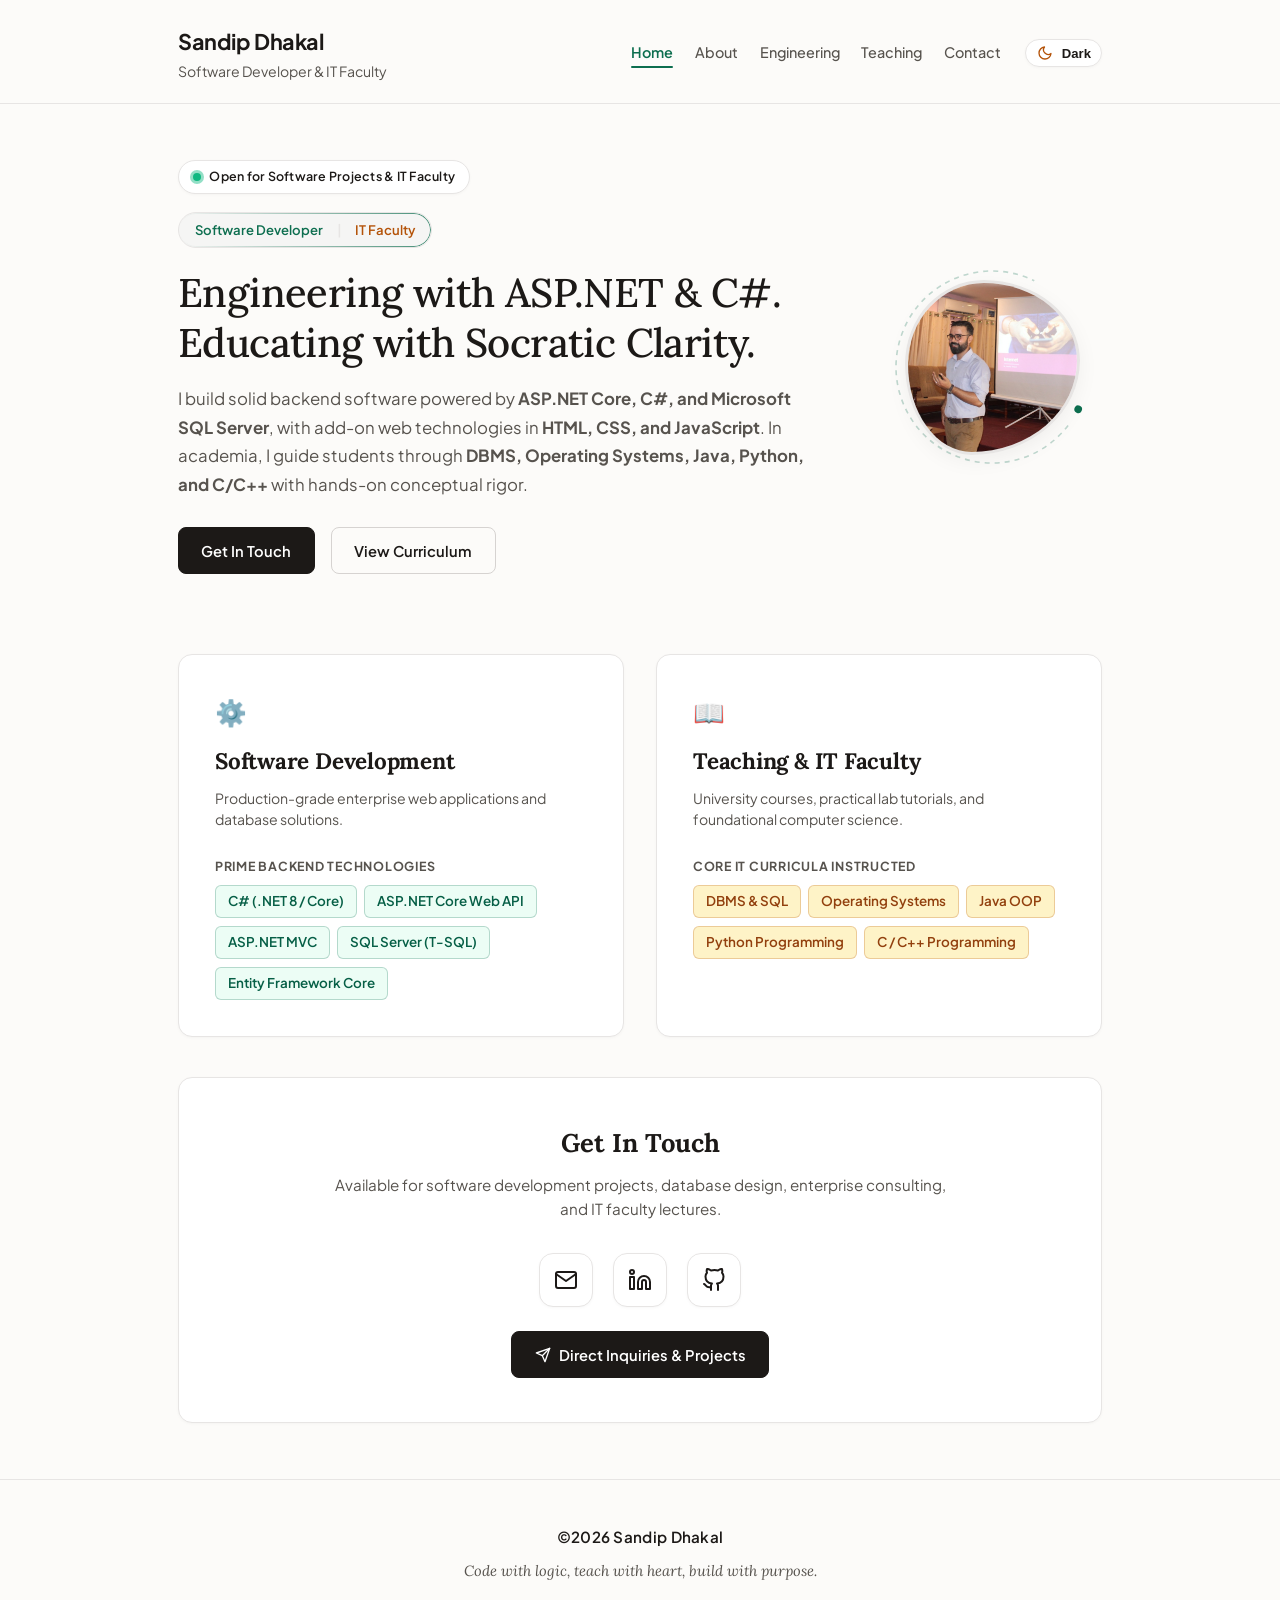
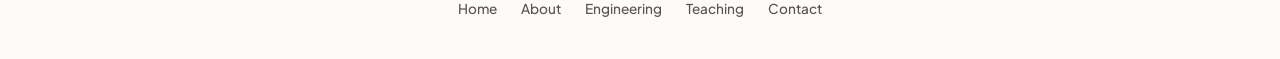
==== commit a3f7fbcc: "Update title and name in index.html" ====
--- a/index.html
+++ b/index.html
@@ -4,7 +4,7 @@
 <head>
   <meta charset="UTF-8">
   <meta name="viewport" content="width=device-width, initial-scale=1.0">
-  <title>Sandip Dhakal | Software Developer &amp; IT Faculty in Nepal</title>
+  <title>Tr. Sandip Dhakal | Software Developer &amp; IT Faculty in Nepal</title>
   <meta name="description"
     content="Sandip Dhakal builds production-grade backend systems with ASP.NET Core, C#, and SQL Server. He also teaches DBMS, Operating Systems, Java, Python, and C/C++ at university level in Sunwal, Nepal.">
   <link rel="canonical" href="https://dhakalsandip.com.np/">
@@ -32,7 +32,7 @@
   {
     "@context": "https://schema.org",
     "@type": "Person",
-    "name": "Sandip Dhakal",
+    "name": "Tr. Sandip Dhakal",
     "url": "https://dhakalsandip.com.np",
     "image": "https://dhakalsandip.com.np/images/avatar.jpg",
     "jobTitle": ["Software Developer", "IT Faculty"],
@@ -310,4 +310,4 @@
   <script src="js/main.js"></script>
 </body>
 
-</html>+</html>
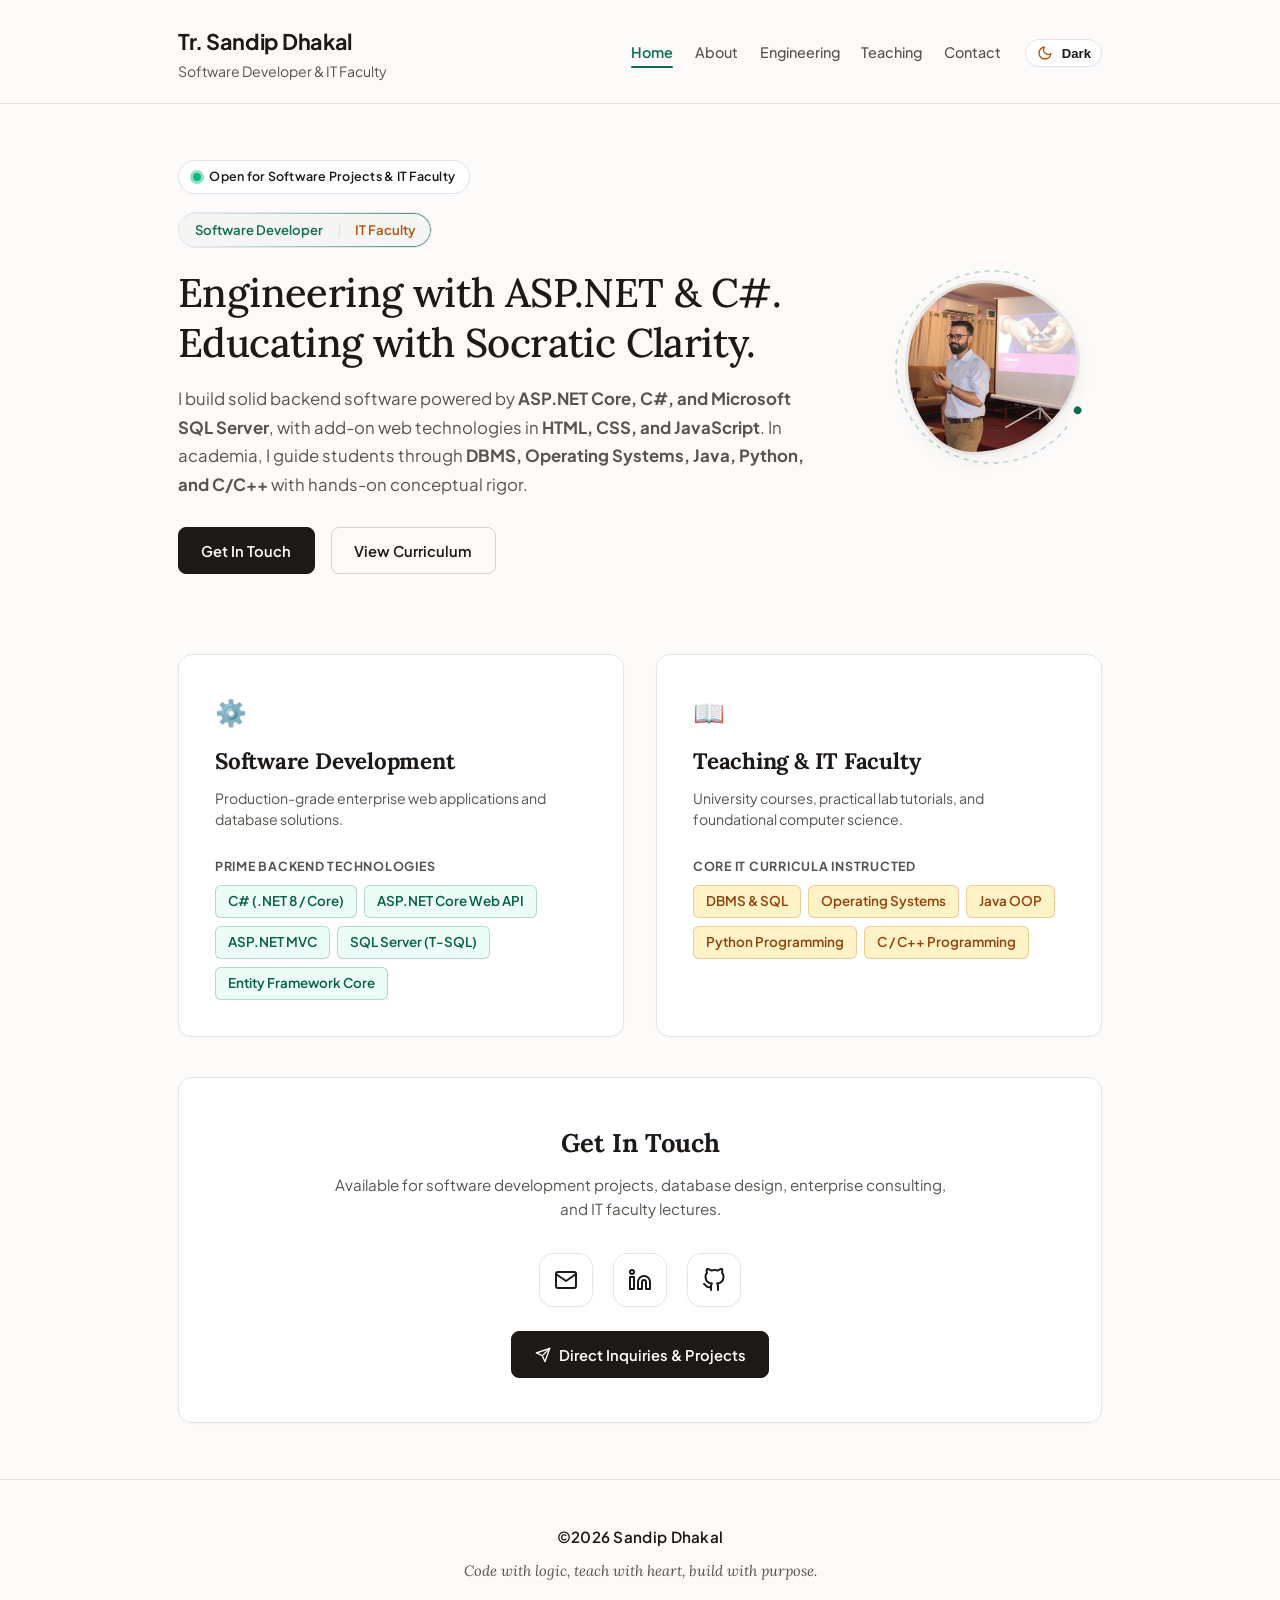
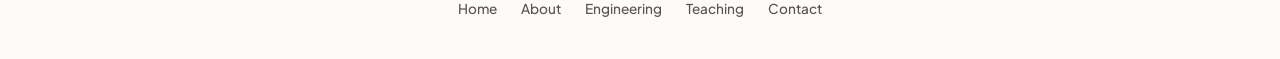
==== commit 68347b9c: "Update name in header to include 'Tr.' prefix" ====
--- a/index.html
+++ b/index.html
@@ -95,7 +95,7 @@
   <header>
     <div class="container header-content">
       <div class="name-title">
-        <h2><a href="/">Sandip Dhakal</a></h2>
+        <h2><a href="/">Tr. Sandip Dhakal</a></h2>
         <p>Software Developer &amp; IT Faculty</p>
       </div>
 
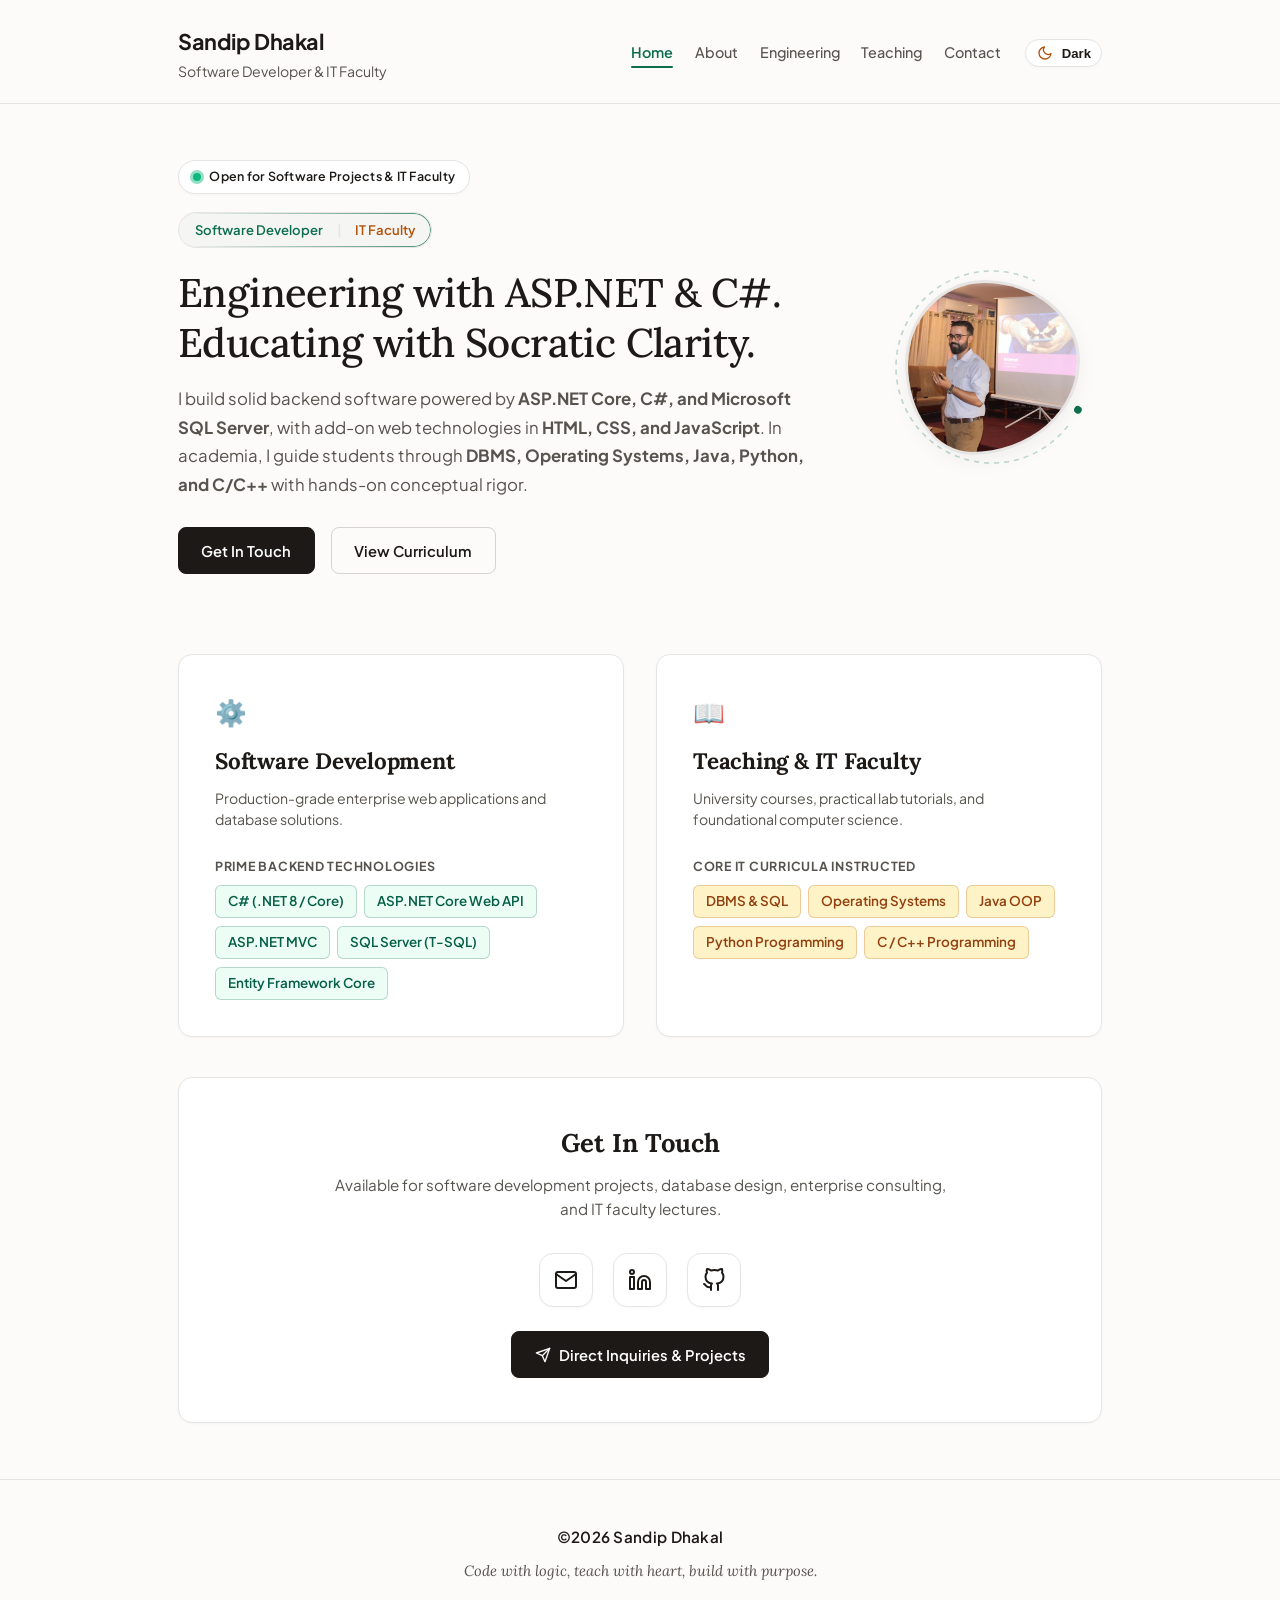
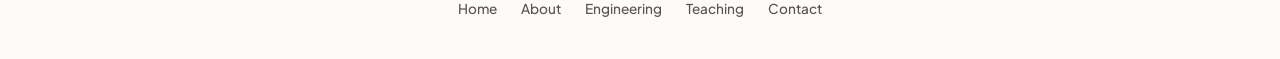
==== commit 41bece79: "Changes In repeated design pattern fixed and header file separated" ====
--- a/index.html
+++ b/index.html
@@ -4,7 +4,7 @@
 <head>
   <meta charset="UTF-8">
   <meta name="viewport" content="width=device-width, initial-scale=1.0">
-  <title>Tr. Sandip Dhakal | Software Developer &amp; IT Faculty in Nepal</title>
+  <title>Sandip Dhakal | Software Developer &amp; IT Faculty in Nepal</title>
   <meta name="description"
     content="Sandip Dhakal builds production-grade backend systems with ASP.NET Core, C#, and SQL Server. He also teaches DBMS, Operating Systems, Java, Python, and C/C++ at university level in Sunwal, Nepal.">
   <link rel="canonical" href="https://dhakalsandip.com.np/">
@@ -32,7 +32,7 @@
   {
     "@context": "https://schema.org",
     "@type": "Person",
-    "name": "Tr. Sandip Dhakal",
+    "name": "Sandip Dhakal",
     "url": "https://dhakalsandip.com.np",
     "image": "https://dhakalsandip.com.np/images/avatar.jpg",
     "jobTitle": ["Software Developer", "IT Faculty"],
@@ -90,58 +90,8 @@
 
 <body>
 
-  <div id="scroll-progress" aria-hidden="true"></div>
-
-  <header>
-    <div class="container header-content">
-      <div class="name-title">
-        <h2><a href="/">Tr. Sandip Dhakal</a></h2>
-        <p>Software Developer &amp; IT Faculty</p>
-      </div>
-
-      <div class="nav-actions">
-        <nav id="main-nav" aria-label="Main navigation">
-          <a href="/" class="active">Home</a>
-          <a href="about.html">About</a>
-          <a href="engineering.html">Engineering</a>
-          <a href="teaching.html">Teaching</a>
-          <a href="contact.html">Contact</a>
-        </nav>
-
-        <div class="theme-toggle-wrapper">
-          <button id="theme-toggle" class="theme-toggle-btn" type="button" aria-label="Toggle Night and Light Mode"
-            title="Switch Theme">
-            <span class="toggle-icon" id="toggle-icon">
-              <svg id="svg-moon" width="16" height="16" viewBox="0 0 24 24" fill="none" stroke="currentColor"
-                stroke-width="2" stroke-linecap="round" stroke-linejoin="round">
-                <path d="M21 12.79A9 9 0 1 1 11.21 3 7 7 0 0 0 21 12.79z"></path>
-              </svg>
-              <svg id="svg-sun" style="display: none;" width="16" height="16" viewBox="0 0 24 24" fill="none"
-                stroke="currentColor" stroke-width="2" stroke-linecap="round" stroke-linejoin="round">
-                <circle cx="12" cy="12" r="5"></circle>
-                <line x1="12" y1="1" x2="12" y2="3"></line>
-                <line x1="12" y1="21" x2="12" y2="23"></line>
-                <line x1="4.22" y1="4.22" x2="5.64" y2="5.64"></line>
-                <line x1="18.36" y1="18.36" x2="19.78" y2="19.78"></line>
-                <line x1="1" y1="12" x2="3" y2="12"></line>
-                <line x1="21" y1="12" x2="23" y2="12"></line>
-                <line x1="4.22" y1="19.78" x2="5.64" y2="18.36"></line>
-                <line x1="18.36" y1="5.64" x2="19.78" y2="4.22"></line>
-              </svg>
-            </span>
-            <span id="theme-text">Dark</span>
-          </button>
-        </div>
-
-        <button id="mobile-menu-btn" class="mobile-menu-btn" type="button" aria-label="Open navigation menu"
-          aria-expanded="false" aria-controls="main-nav">
-          <span class="hamburger-line"></span>
-          <span class="hamburger-line"></span>
-          <span class="hamburger-line"></span>
-        </button>
-      </div>
-    </div>
-  </header>
+  <div id="header-placeholder"></div>
+
 
   <main class="container">
     <section class="hero reveal-on-scroll" id="overview">
@@ -310,4 +260,4 @@
   <script src="js/main.js"></script>
 </body>
 
-</html>
+</html>
--- a/css/style.css
+++ b/css/style.css
@@ -79,7 +79,9 @@
 html, body {
   background-color: var(--bg);
   color: var(--text-dark);
-  overflow-x: hidden;
+  /* Use clip instead of hidden — clip prevents horizontal scroll without
+     creating a scroll container, so position:sticky on <header> still works */
+  overflow-x: clip;
   width: 100%;
   -webkit-tap-highlight-color: rgba(16, 185, 129, 0.15);
 }
@@ -91,7 +93,6 @@
   display: flex;
   flex-direction: column;
   transition: background-color 0.25s ease, color 0.25s ease;
-  overflow-x: hidden;
 }
 
 .container {
@@ -125,6 +126,13 @@
   backdrop-filter: blur(12px);
   -webkit-backdrop-filter: blur(12px);
   transition: border-color 0.25s ease, background-color 0.25s ease;
+}
+
+/* On mobile: header scrolls with page (not fixed) */
+@media (max-width: 768px) {
+  header {
+    position: static;
+  }
 }
 
 .header-content {
@@ -1179,6 +1187,7 @@
 @media (max-width: 768px) {
   header {
     padding: 0.85rem 0;
+    position: static;
   }
 
   .header-content {
